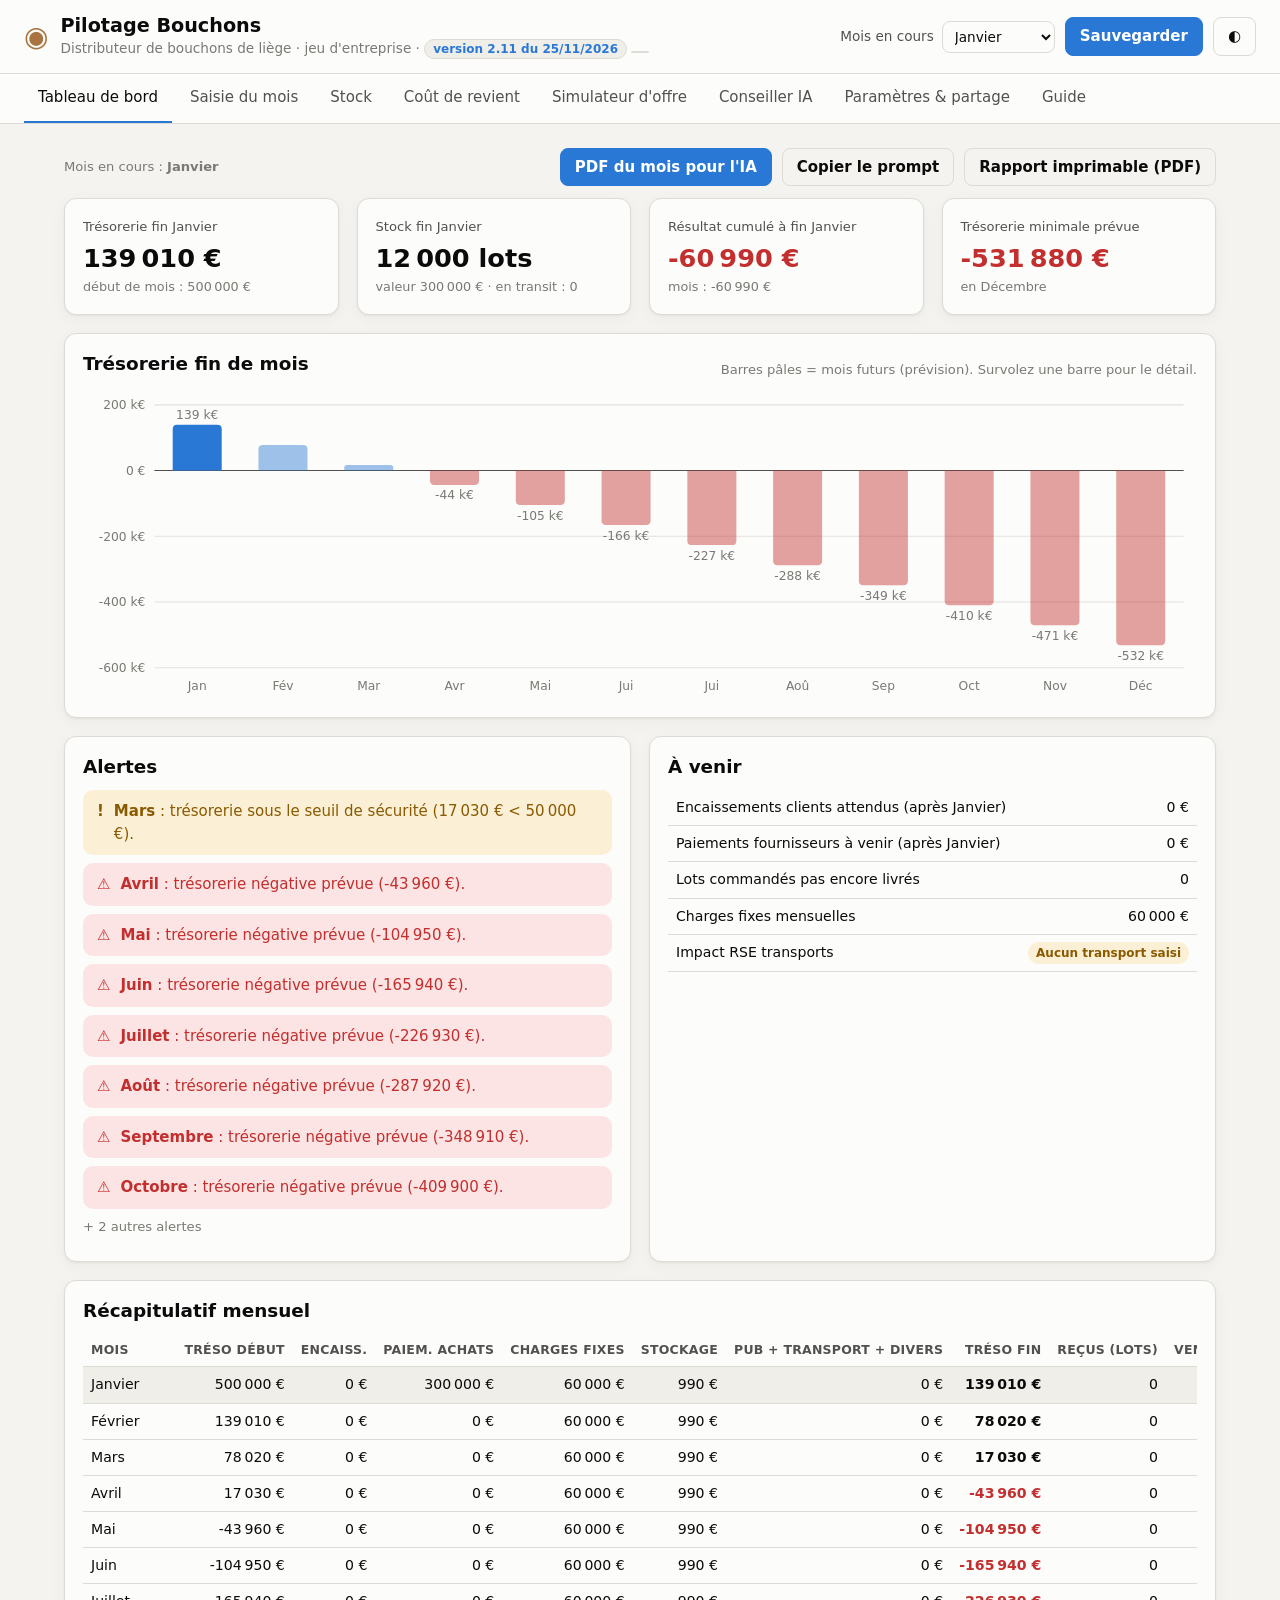
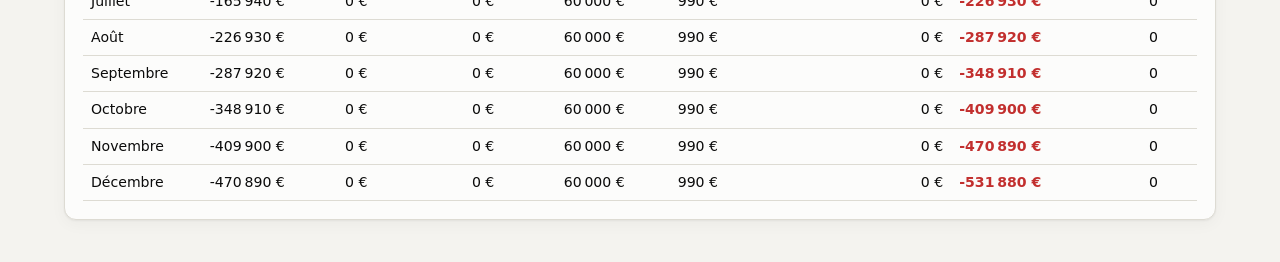
==== index.html @ 4ad91392 "v2.11 : niveau de communication Démonstrations (100 000 €) et annonce d'avril (contrats, remise 10 %" ====
<!doctype html>
<html lang="fr">
<head>
  <meta charset="utf-8">
  <meta name="viewport" content="width=device-width, initial-scale=1">
  <title>Pilotage Bouchons</title>
  <meta name="description" content="Suivi de trésorerie, de stock et conseiller stratégique pour le jeu d'entreprise (distributeur de bouchons de liège).">
  <link rel="stylesheet" href="style.css?v=2.11">
</head>
<body>
  <header class="topbar">
    <div class="brand">
      <span class="logo" aria-hidden="true">◉</span>
      <div>
        <h1>Pilotage Bouchons</h1>
        <p class="sub">Distributeur de bouchons de liège · jeu d'entreprise · <span class="version" id="appVersion">version …</span> <span class="version cloud" id="cloudStatus" hidden></span></p>
      </div>
    </div>
    <div class="top-actions">
      <label class="cur-month">Mois en cours
        <select id="currentMonth"></select>
      </label>
      <button class="btn" id="backupBtn" title="Enregistre une copie de toutes vos valeurs dans le navigateur et télécharge un fichier de sauvegarde">Sauvegarder</button>
      <button class="btn ghost" id="themeBtn" title="Changer de thème">◐</button>
    </div>
  </header>

  <nav class="tabs" role="tablist">
    <button class="tab active" data-tab="dashboard">Tableau de bord</button>
    <button class="tab" data-tab="mois">Saisie du mois</button>
    <button class="tab" data-tab="stock">Stock</button>
    <button class="tab" data-tab="revient">Coût de revient</button>
    <button class="tab" data-tab="simu">Simulateur d'offre</button>
    <button class="tab" data-tab="ia">Conseiller IA</button>
    <button class="tab" data-tab="params">Paramètres &amp; partage</button>
    <button class="tab" data-tab="guide">Guide</button>
  </nav>

  <main>
    <section id="tab-dashboard" class="panel active"></section>
    <section id="tab-mois" class="panel"></section>
    <section id="tab-stock" class="panel"></section>
    <section id="tab-revient" class="panel"></section>
    <section id="tab-simu" class="panel"></section>
    <section id="tab-ia" class="panel"></section>
    <section id="tab-params" class="panel"></section>
    <section id="tab-guide" class="panel guide">
      <div class="card">
        <h2>Guide du site</h2>
        <p>Ce guide explique chaque onglet, chaque chiffre affiché et la façon dont il est calculé. Les calculs suivent les règles du jeu : charges fixes, livraison industriel à 30 jours, fourchettes de prix, stockage à 0,33 %.</p>
        <div class="alert info"><span class="ico">i</span><span><b>Vos données</b> sont enregistrées automatiquement dans votre navigateur à chaque modification. Elles restent après une actualisation ou une mise à jour du site. Elles ne sont pas partagées automatiquement avec les autres appareils : pensez à faire régulièrement un <b>Exporter (.json)</b> dans « Paramètres &amp; partage », qui sert aussi de sauvegarde.</span></div>
        <nav class="toc">
          <a href="#g-principes">Principes de calcul</a>
          <a href="#g-dashboard">Tableau de bord</a>
          <a href="#g-mois">Saisie du mois</a>
          <a href="#g-naturels">Bouchons naturels</a>
          <a href="#g-stock">Stock</a>
          <a href="#g-revient">Coût de revient</a>
          <a href="#g-simu">Simulateur d'offre</a>
          <a href="#g-aides">Aides à la décision</a>
          <a href="#g-ia">Conseiller IA</a>
          <a href="#g-cloud">Synchronisation en ligne</a>
          <a href="#g-sauvegardes">Sauvegardes</a>
          <a href="#g-params">Paramètres &amp; partage</a>
        </nav>
      </div>

      <div class="card" id="g-principes">
        <h2>Principes de calcul (valables partout)</h2>
        <h3>Le mois en cours</h3>
        <p>Le sélecteur « Mois en cours » en haut à droite indique où vous en êtes dans le jeu. Les mois <b>avant ou égaux</b> sont considérés comme joués ; les mois <b>après</b> sont une <b>prévision</b> calculée à partir de ce que vous avez déjà saisi (achats, paiements à venir, charges fixes…).</p>
        <h3>Trésorerie</h3>
        <div class="formula">Trésorerie fin de mois = Trésorerie début + Encaissements − Décaissements</div>
        <ul>
          <li><b>Trésorerie de départ</b> (début janvier) = capital de départ (500 000 €).</li>
          <li><b>Encaissements du mois</b> = toutes les ventes dont <i>mois de vente + délai de paiement client</i> tombe ce mois-ci. Comptant = même mois, 30 jours = mois suivant, 60 jours = deux mois après.</li>
          <li><b>Décaissements du mois</b> = salaires + frais de structure + frais de stockage + publicité + coûts de transport + autres dépenses + <b>paiements fournisseurs exigibles</b>.</li>
          <li><b>Paiements fournisseurs exigibles</b> = achats <b>validés</b> dont <i>mois d'achat + délai de paiement</i> tombe ce mois-ci, plus le stock de départ (12 000 × 25 € = 300 000 €) payé fin janvier.</li>
        </ul>
        <h3>Stock</h3>
        <div class="formula">Stock fin = Stock début + Lots reçus − Lots vendus</div>
        <ul>
          <li><b>Lots reçus</b> : un achat validé chez un industriel arrive <b>au début du mois suivant</b> (livraison 30 jours) ; un achat à un distributeur arrive tout de suite (instantané).</li>
          <li><b>Lots vendus</b> = lots livrés aux segments (étape A) + « autres ventes ».</li>
          <li><b>En transit</b> = lots achetés et validés mais pas encore reçus.</li>
          <li>Chaque produit (Agglomérés, Q1 à Q4) a son propre stock.</li>
        </ul>
        <h3>Coût moyen (CMUP)</h3>
        <div class="formula">Coût moyen = (Valeur du stock + Valeur des lots commandés ce mois) ÷ (Lots en stock + Lots commandés ce mois)</div>
        <p>C'est le coût moyen pondéré, calculé <b>comme le jeu</b> : un achat compte dans le coût moyen <b>dès le mois de la commande</b>, même s'il n'arrive que le mois suivant. Exemple (votre janvier) : 12 000 lots à 25 € + 5 760 lots commandés à 20 € → (300 000 + 115 200) ÷ 17 760 = 23,38 €/lot. Les ventes du mois sortent du stock à ce coût.</p>
        <p>Les lots en transit sont comptés dans la valeur du stock (donc dans les frais de stockage), comme dans le compte de résultat du jeu. Le stock <b>vendable</b>, lui, ne compte que les lots déjà reçus. Pour les bouchons naturels : un lot Q1–Q4 trié vaut le coût moyen de la matière ; les frais de tri (2 €/lot) sont une charge du mois.</p>
        <h3>Frais de stockage</h3>
        <div class="formula">Stockage = 0,33 % × Valeur du stock en fin de mois (lots restants + lots en transit, au coût moyen)</div>
        <h3>Résultat (bénéfice ou perte)</h3>
        <div class="formula">Résultat = Chiffre d'affaires − Coût des lots vendus − Salaires − Frais de structure − Stockage − Publicité − Transport − Autres dépenses</div>
        <ul>
          <li><b>Chiffre d'affaires</b> = lots vendus × prix de vente.</li>
          <li><b>Coût des lots vendus</b> = lots vendus × coût moyen du produit.</li>
          <li><b>Marge brute</b> = chiffre d'affaires − coût des lots vendus.</li>
          <li>Le résultat ne dépend pas des délais de paiement : une vente à 60 jours compte dans le résultat du mois de vente, mais dans la trésorerie deux mois plus tard.</li>
        </ul>
        <h3>Prix de vente minimum rentable</h3>
        <div class="formula">Prix minimum = Coût moyen d'achat + (Salaires + Structure + Stockage + Publicité + Transport + Autres dépenses du mois) ÷ Lots vendus</div>
        <p>C'est le prix moyen par lot en dessous duquel le mois est en perte. Les lots vendus utilisés sont, dans l'ordre : les lots réellement livrés ce mois ; à défaut la demande saisie ; à défaut tout le stock vendable (cas le plus favorable). Le site donne aussi le prix pour 2 000, 5 000 et 10 000 lots. Exemple : coût 25 €, 60 990 € de charges, 5 000 lots → 25 + 60 990 ÷ 5 000 = 37,20 €/lot.</p>
        <p>Il apparaît à côté du coût moyen (onglet Stock) et dans la planification, où chaque prix de segment est marqué « rentable » ou « sous le seuil ».</p>
        <h3>Prix effectif</h3>
        <p>Comme dans le jeu, un prix hors fourchette est ramené au plancher ou au plafond du segment. Un prix non saisi (0) compte comme le prix plancher.</p>
      </div>

      <div class="card" id="g-dashboard">
        <h2>Tableau de bord</h2>
        <table class="gtable"><tbody>
          <tr><th>Trésorerie fin [mois]</th><td>Trésorerie en fin de mois en cours (formule ci-dessus). « Début de mois » = trésorerie fin du mois précédent.</td></tr>
          <tr><th>Stock fin [mois]</th><td>Total des lots en stock en fin de mois, tous produits. « Valeur » = lots × coût moyen. « En transit » = lots commandés pas encore reçus.</td></tr>
          <tr><th>Résultat cumulé</th><td>Somme des résultats de janvier jusqu'au mois en cours. « Mois » = résultat du mois en cours seul.</td></tr>
          <tr><th>Trésorerie minimale prévue</th><td>La plus basse trésorerie de fin de mois sur toute l'année (mois joués + prévision). Si elle est négative, vous allez dans le rouge à ce mois-là si rien ne change.</td></tr>
          <tr><th>Graphique « Trésorerie fin de mois »</th><td>Une barre par mois. Bleu = positif, rouge = négatif. Barres pâles = mois futurs (prévision). Survolez une barre pour voir le détail : début, encaissements, décaissements, fin, stock.</td></tr>
          <tr><th>Alertes</th><td>Rouge : trésorerie négative prévue, ou ventes supérieures au stock disponible. Orange : trésorerie sous le seuil d'alerte (réglable dans Paramètres, 50 000 € par défaut).</td></tr>
          <tr><th>À venir</th><td>Encaissements clients attendus et paiements fournisseurs dus <b>après</b> le mois en cours ; lots en transit ; charges fixes mensuelles (salaires + structure) ; note RSE.</td></tr>
          <tr><th>Récapitulatif mensuel</th><td>Le détail de chaque mois : trésorerie début, encaissements, paiements d'achats, charges fixes, stockage, pub + transport + divers, trésorerie fin, lots reçus, lots vendus, stock fin, résultat. La ligne grisée est le mois en cours.</td></tr>
        </tbody></table>
      </div>

      <div class="card" id="g-mois">
        <h2>Saisie du mois</h2>
        <p>Les boutons de mois en haut permettent de saisir ou relire n'importe quel mois. Un point rouge signale un mois où la trésorerie finit en négatif. Les 4 indicateurs en haut concernent le mois affiché : trésorerie début et fin, <b>stock vendable</b> (stock début + lots reçus ce mois), résultat et marge brute.</p>
        <h3>Phase de planification · Positionnement marketing</h3>
        <ul>
          <li><b>Prix Agglomérés</b> par segment : recopiez le prix saisi dans Vinego. S'il sort de la fourchette, il est ramené au plancher/plafond (message affiché). Le badge vert indique la fourchette ; la <b>marge</b> = prix − coût moyen actuel des agglomérés.</li>
          <li><b>Délai de paiement</b> : comptant, 30 ou 60 jours. Il décale l'encaissement des ventes de ce segment.</li>
          <li><b>Publicité</b> : montant décaissé ce mois-ci et compté en charge. Dans le jeu, elle n'augmente la demande que sur le mois en cours.</li>
        </ul>
        <h3>Étape A · Répartir les livraisons</h3>
        <ul>
          <li><b>Demande</b> : recopiez le tableau « Quantité de produits commandés par les clients » du jeu.</li>
          <li><b>Livré</b> : si le stock suffit, il est rempli automatiquement = demande. En pénurie, saisissez la répartition (jamais plus que la demande) ou utilisez <b>Répartir automatiquement</b>.</li>
          <li><b>Répartir automatiquement</b> : sert d'abord les segments au prix effectif le plus élevé (à prix égal, celui qui paie le plus vite), jusqu'à épuisement du stock disponible (moins les « autres ventes » d'agglomérés).</li>
          <li><b>Perdu</b> = demande − livré : ventes parties chez les concurrents.</li>
          <li><b>CA</b> = livré × prix effectif. <b>Marge</b> = livré × (prix effectif − coût moyen).</li>
        </ul>
        <h3>Étape B · Négociations (achats)</h3>
        <ul>
          <li><b>Statut</b> : seules les offres <b>Validées</b> comptent dans la trésorerie et le stock. « En négociation » et « Refusée / annulée » sont gardées pour mémoire (lignes grisées).</li>
          <li><b>Livraison</b> : 30 jours (industriel) → reçu le mois suivant ; instantané (distributeur) → reçu ce mois.</li>
          <li><b>Paiement</b> : comptant, 30 ou 60 jours → mois où le montant sort de la trésorerie.</li>
          <li><b>Total</b> = lots × prix. Le badge « ↑ marché » apparaît si le prix des agglomérés dépasse le prix marché (21 €).</li>
          <li><b>Coût transport</b> : montant total en € (pas par lot), payé le mois de l'achat.</li>
        </ul>
        <h3>Autres ventes, autres dépenses, notes</h3>
        <ul>
          <li><b>Autres ventes</b> : ventes hors tableau de l'étape A (autres produits, revente à un distributeur…). Elles comptent dans le stock, le CA et la trésorerie.</li>
          <li><b>Autres dépenses / recettes</b> : montant positif = dépense, négatif = recette (ex. prêt reçu). Comptées le mois saisi.</li>
          <li><b>Charges automatiques</b> : le récapitulatif de ce que le site compte tout seul ce mois-là.</li>
          <li><b>Notes</b> : texte libre pour chaque phase ; l'IA les lit.</li>
        </ul>
      </div>

      <div class="card" id="g-naturels">
        <h2>Bouchons naturels, investissements et changements de paramètres</h2>
        <table class="gtable"><tbody>
          <tr><th>Changements en cours de jeu</th><td>Paramètres &amp; partage. Un paramètre (salaires, structure, taux de stockage) change <b>à partir d'un mois</b> : les mois d'avant gardent l'ancienne valeur. Exemple : salaires 150 000 € à partir de Mars.</td></tr>
          <tr><th>Investissements</th><td>Paramètres &amp; partage. Payés comptant au mois choisi (sortie de trésorerie). Chaque mois suivant, une <b>dotation aux amortissements</b> = montant ÷ (durée × 12) est comptée en charge dans le résultat, le coût de revient et le prix minimum rentable, sans sortie d'argent. Exemple : trieuses 30 000 € sur 5 ans → 500 €/mois.</td></tr>
          <tr><th>Matières (bouchons naturels)</th><td>Bouchons Espagne / Portugal / Maroc A, B, C. Elles s'achètent comme les autres lots à l'étape B (produit = la matière). Le stock racheté à STECKER (285 000 €, payé en Mars) se saisit comme un achat validé de matières, livraison instantanée, payé comptant en Mars.</td></tr>
          <tr><th>Production (trieuses)</th><td>Saisie du mois, carte « Production ». Chaque lot de matière trié devient des semi-finis Q1–Q4 selon les pourcentages du tableau « Trieuses » (modifiables dans Paramètres). <div class="formula">Coût d'un lot Q produit = coût moyen de la matière + frais de fabrication (2 €)</div> Les frais de fabrication sont payés le mois de la production. Hypothèse : les Q1–Q4 produits sont vendables le mois même.</td></tr>
          <tr><th>Besoins clients annoncés</th><td>Paramètres &amp; partage. Tableau du guide « Nouvelles activités » (Mars à Juin) : lots demandés par segment et par produit. Affiché en planification (« Besoins annoncés ») et à l'étape A. Il remplace la moyenne des mois passés pour la <i>demande attendue</i> des agglomérés (alerte de commande).</td></tr>
          <tr><th>Étape A · Q1–Q4</th><td>Saisie du mois. Même principe que les agglomérés : demande reçue, livré, perdu, CA, marge, par segment et par qualité. Livré est rempli automatiquement si le stock trié suffit. « Répartir automatiquement » sert aussi les Q1–Q4 (segments les mieux payés d'abord).</td></tr>
          <tr><th>Quoi acheter maintenant</th><td>Étape B. Besoins annoncés du mois prochain − stock prévu (pour Q1–Q4 : stock trié + matière disponible une fois triée) = manque. Pour les Q, le site calcule combien de lots d'Espagne A, B ou C acheter pour couvrir toutes les qualités manquantes : <div class="formula">Lots à acheter = max sur Q1..Q4 de (manque de la qualité ÷ % de cette qualité)</div> et le coût (prix moyen annoncé + 2 € de tri). La moins chère est signalée.</td></tr>
          <tr><th>Capacité de tri</th><td>Paramètres → Production. Si vous la renseignez, une alerte apparaît quand un mois trie plus que cette capacité.</td></tr>
          <tr><th>Rentabilité par prix (planification)</th><td>Sous chaque prix (Q1, Q2, Q3, Q4 et Agglomérés) : la fourchette, la <b>marge</b> = prix effectif − coût d'achat ou de production du produit, et <b>rentable</b> / <b>sous le seuil</b> en comparant au coût de revient par lot <b>de ce produit</b> (onglet Coût de revient). Le bandeau sous la planification donne le prix minimum rentable de chaque produit.</td></tr>
          <tr><th>Calculateur de tri</th><td>Dans la carte Production (Saisie du mois). <b>Si je trie…</b> : choisissez une matière et un nombre de lots → Q1, Q2, Q3, Q4 obtenus, frais de tri et coût d'un lot Q ; « Ajouter ce tri » l'enregistre dans le mois. <b>Je veux obtenir…</b> : saisissez les quantités de Q voulues (préremplies avec les besoins annoncés) → nombre de lots à trier pour chaque matière, coût et lots en trop ; la moins chère est signalée. Le calculateur ne modifie rien tant que vous ne cliquez pas sur « Ajouter ».</td></tr>
          <tr><th>Production par mois</th><td>Onglet Stock : lots de matière triés, Q1–Q4 produits, frais de tri et stock de chaque qualité en fin de mois, avec le total.</td></tr>
          <tr><th>Prix Q1–Q4 et niveau de publicité</th><td>Planification : chaque segment a des prix Q1–Q4 (comme dans le jeu) et un <b>niveau de publicité</b> ciblé : Aucune, Flyers 10 000 €, E-mailing 20 000 €, Visite de l'usine 50 000 €, et à partir d'Avril Démonstrations chez les clients 100 000 €. Ces coûts, la publicité agglomérés et la publicité bouchons naturels sont comptés dans « Publicité / marketing ». Une vente de Q1–Q4 dans « Autres ventes » reprend le prix planifié du segment.</td></tr>
        </tbody></table>
      </div>

      <div class="card" id="g-stock">
        <h2>Stock</h2>
        <table class="gtable"><tbody>
          <tr><th>Stock fin</th><td>Lots restants en fin de mois en cours (+ lots en transit).</td></tr>
          <tr><th>Coût moyen agglomérés</th><td>Coût moyen pondéré (CMUP) des agglomérés, comparé au prix marché.</td></tr>
          <tr><th>Couverture</th><td>Stock fin ÷ moyenne des lots vendus par mois (sur les mois où il y a eu des ventes) = nombre de mois de ventes que le stock permet de tenir.</td></tr>
          <tr><th>Coût de stockage du mois</th><td>0,33 % × valeur du stock en fin de mois.</td></tr>
          <tr><th>Stock par produit</th><td>Lots, coût moyen et valeur par produit, avec les fourchettes de prix de vente par segment (Vignerons / Caves / Négociants).</td></tr>
          <tr><th>Mouvements de stock</th><td>Par mois : stock début, lots commandés (achats validés du mois), reçus, vendus, stock fin, en transit, valeur fin. La barre « Niveau » compare le stock fin au plus haut niveau de l'année.</td></tr>
          <tr><th>Bilan RSE</th><td>Chaque lot transporté reçoit une note selon le transport : Train 1, Camion 2, Bateau 3, Avion 4. Score = moyenne pondérée par les lots. ≤ 1,5 : très bon · ≤ 2,3 : correct · au-delà : mauvais.</td></tr>
        </tbody></table>
      </div>

      <div class="card" id="g-revient">
        <h2>Coût de revient</h2>
        <p>Cet onglet applique la <b>méthode des coûts complets</b> du support de contrôle de gestion. Il sert à fixer vos prix de vente pour atteindre une marge donnée, et à voir quel produit et quel marché rapportent le plus.</p>
        <div class="formula">Coût de revient = (Coûts de production + Coûts hors production) ÷ Quantité vendue</div>
        <table class="gtable"><tbody>
          <tr><th>Coût de revient par produit</th><td>Tableau en haut de l'onglet : Agglomérés, Q1, Q2, Q3, Q4, utilisable <b>avant</b> les ventes pour fixer les prix. <div class="formula">Coût de revient / lot = coût d'achat ou de production + charges du mois réparties ÷ volume du produit</div> Coût d'achat / production : coût moyen du stock ; à défaut, prix marché (agglomérés) ou coût de la matière en stock + 2 € de tri (Q1–Q4 ont le même coût de production). Volume : lots vendus ce mois, sinon besoins annoncés. Charges réparties au prorata du CA prévu (volume × prix planifié, sinon milieu de fourchette). Pour chaque segment, badge « perte » si le prix max est sous le coût de revient, « marge &lt; X % » si rentable mais sous la marge visée.</td></tr>
          <tr><th>Mois analysé</th><td>Par défaut, le dernier mois (jusqu'au mois en cours) où il y a des ventes : le support travaille toujours sur le cycle précédent. Vous pouvez choisir un autre mois.</td></tr>
          <tr><th>Coûts de production</th><td>Valeur des sorties de stock = lots vendus × CMUP (coût moyen pondéré) du produit ce mois-ci. C'est le « coût des lots vendus » du résultat.</td></tr>
          <tr><th>Coûts hors production</th><td>Salaires + frais de structure + frais de stockage (0,33 % du stock final) + publicité + transport + autres dépenses (dont dotations aux amortissements si vous en saisissez).</td></tr>
          <tr><th>Charges directes / indirectes</th><td>Le transport saisi sur une vente est <b>direct</b> : il est affecté à cette vente. Tout le reste (salaires, structure, stockage, pub, transport des achats, autres) est <b>indirect</b> et réparti avec la clé de répartition.</td></tr>
          <tr><th>Clé de répartition</th><td>Par défaut le chiffre d'affaires, comme dans le support : un produit qui fait 66,67 % du CA reçoit 66,67 % des charges indirectes. Vous pouvez choisir « nombre de lots vendus » à la place.</td></tr>
          <tr><th>Coût / lot</th><td>Coût de revient ÷ lots vendus. En dessous de ce prix, la vente fait perdre de l'argent.</td></tr>
          <tr><th>Prix moyen, marge / lot, résultat, marge %</th><td>Prix moyen = CA ÷ lots. Marge / lot = prix moyen − coût / lot. Résultat = CA − coût de revient. Marge % = résultat ÷ CA.</td></tr>
          <tr><th>Prix pour X %</th><td>Prix de vente qui donne la marge visée (réglable, 20 % par défaut) : <i>coût / lot ÷ (1 − X %)</i>. Exemple : coût 36 €, marge 20 % → 36 ÷ 0,8 = 45 €. Badge rouge : ce prix dépasse le maximum de la fourchette client ; vert : le minimum de la fourchette suffit.</td></tr>
          <tr><th>Tableaux</th><td>Par produit, par marché (Vignerons, Caves, Négociants / Grands comptes, « Autre » pour une vente sans segment), par produit et par marché, puis l'évolution mois par mois. Le résultat total est égal au « résultat du mois » du tableau de bord.</td></tr>
        </tbody></table>
        <p class="muted small">Ces réglages (mois, clé, marge visée) ne modifient aucune donnée enregistrée.</p>
      </div>

      <div class="card" id="g-simu">
        <h2>Simulateur d'offre</h2>
        <p>Sert à tester une offre <b>sans rien enregistrer</b>. Le site fait une copie temporaire de vos données, y ajoute l'offre, et recalcule toute l'année.</p>
        <ul>
          <li><b>Impact</b> : vert si la trésorerie reste positive sur toute l'année, rouge sinon (avec le mois concerné), ou si le stock ne suffit pas.</li>
          <li><b>Avis sur le prix</b> : pour un achat, écart avec le prix marché × lots = surcoût ou économie. Pour une vente, marge unitaire = prix − coût moyen, et fourchette du segment.</li>
          <li><b>Tableau « Sans / Avec l'offre »</b> : trésorerie fin du mois choisi, trésorerie minimale de l'année, stock fin, résultat cumulé en fin d'année.</li>
          <li><b>Enregistrer cette offre</b> : ajoute réellement la ligne au mois choisi. Pensez à vérifier son statut ensuite.</li>
        </ul>
      </div>

      <div class="card" id="g-aides">
        <h2>Aides à la décision</h2>
        <table class="gtable"><tbody>
          <tr><th>Alerte de commande</th><td>Tableau de bord, Diagnostic et étape B. Elle apparaît quand le stock du mois prochain (stock restant + achats validés qui arrivent) est inférieur à la demande attendue + 10 %. <i>Demande attendue</i> = moyenne des 3 derniers mois où une demande a été saisie. Comme un industriel livre en 30 jours, c'est <b>ce mois-ci</b> qu'il faut négocier.</td></tr>
          <tr><th>Aide au choix des prix</th><td>Saisie du mois, sous la planification. Pour chaque segment, trois prix (bas, milieu, haut de la fourchette), la demande estimée et la marge sur coût d'achat (demande × (prix − coût moyen)). La demande est estimée par une droite prix → demande tirée de vos mois passés (au moins 2 prix différents), sinon on reprend la dernière demande observée. Le prix qui donne la plus grosse marge est marqué « conseillé ». <b>Appliquer les prix conseillés</b> les recopie dans la planification (après confirmation). L'estimation ne tient pas compte de la pub ni des concurrents.</td></tr>
          <tr><th>Prévu / réalisé</th><td>Saisie du mois. « Figer la prévision » enregistre une photo des chiffres attendus (demande et CA estimés avec vos prix, lots vendables, résultat estimé). Les valeurs prévues sont modifiables. Le réalisé se remplit quand vous saisissez la demande et les ventes ; l'écart montre où la prévision s'est trompée.</td></tr>
          <tr><th>Jusqu'où négocier ?</th><td>Simulateur d'offre, type « Achat ». <i>Prix max pour X % de marge</i> = prix de vente moyen attendu × (1 − X %) − charges par lot. <i>Prix max à l'équilibre</i> = prix de vente moyen − charges par lot. Prix de vente moyen = vos prix planifiés (sinon milieu de fourchette) pondérés par la dernière demande de chaque segment. Charges par lot = (salaires + structure + stockage + pub + autres du mois) ÷ demande attendue. <i>Lots max</i> = plus grande quantité achetable au prix et délai saisis sans trésorerie négative sur tout l'horizon. <i>Objectif d'ouverture</i> = le plus bas entre le prix marché et le prix max. Le tableau compare comptant / 30 / 60 jours pour la même offre.</td></tr>
          <tr><th>Historique des fournisseurs</th><td>Simulateur d'offre. Regroupe tous les achats saisis par fournisseur : nombre d'offres (et refusées), lots validés, prix moyen validé, meilleur prix vu, dernière offre.</td></tr>
          <tr><th>PDF du mois pour l'IA</th><td>Bouton en haut du tableau de bord et dans le Conseiller IA. Crée un dossier du <b>mois en cours</b> (situation, stock, décisions de planification et de négociation, ventes, production, notes) et de la préparation du <b>mois suivant</b> (besoins annoncés, fourchettes, quoi acheter, jusqu'où négocier, trésorerie prévue), avec les paramètres, le diagnostic et les règles du jeu. Choisissez « Enregistrer en PDF ». <b>Copier le prompt</b> copie le texte à donner à l'IA : il explique le jeu, les changements depuis mars (STECKER, bouchons naturels, tri, salaires, niveaux de pub) et demande la planification, les négociations, la trésorerie et les risques. Joignez le PDF dans Claude.ai, Gemini ou ChatGPT, puis collez le prompt.</td></tr>
          <tr><th>Rapport imprimable</th><td>Bouton en haut du tableau de bord. Ouvre l'impression avec synthèse, graphique, récapitulatif mensuel, coût de revient, stock, RSE, diagnostic et notes. Choisissez « Enregistrer en PDF » comme imprimante.</td></tr>
        </tbody></table>
      </div>

      <div class="card" id="g-ia">
        <h2>Conseiller IA</h2>
        <ul>
          <li><b>Diagnostic automatique</b> (gratuit, sans IA) : règles calculées en direct sur vos données. Marge par segment (bornes de la fourchette − coût moyen), nombre de lots à vendre pour couvrir les charges fixes (60 000 € ÷ marge par lot), demande perdue, alerte de commande, pub trop élevée par rapport au stock, prix hors fourchette ou sous le coût…</li>
          <li><b>Achat conseillé</b> = demande observée du mois × 1,1 − stock restant en fin de mois − lots déjà commandés qui arrivent le mois suivant.</li>
          <li><b>Gemini (gratuit)</b> : clé gratuite sur aistudio.google.com/apikey (compte Google, sans carte bancaire). Limitée en nombre de questions par minute et par jour ; Google peut utiliser les questions de l'offre gratuite pour améliorer ses modèles. Si la limite est atteinte, le site essaie un modèle plus léger, sinon attendez une minute.</li>
          <li><b>Claude (payant)</b> : clé API Anthropic, facturée à l'usage.</li>
          <li><b>Copier pour l'IA</b> (sans clé) : copie les règles, toutes vos données calculées et la question écrite. Collez-le dans Claude.ai, Gemini ou ChatGPT.</li>
          <li><b>Questions rapides</b> : un clic envoie la question à l'IA si une clé est enregistrée, sinon la copie pour l'IA.</li>
          <li>Dans tous les cas, l'IA reçoit les règles du jeu (Paramètres), les fourchettes de prix, le tableau mensuel calculé, vos saisies et vos notes. Elle ne modifie jamais vos données. Les clés restent dans votre navigateur.</li>
        </ul>
      </div>

      <div class="card" id="g-sauvegardes">
        <h2>Sauvegardes</h2>
        <ul>
          <li><b>Bouton « Sauvegarder »</b> (en haut, visible partout) : enregistre une copie datée de toutes vos valeurs dans le navigateur <b>et</b> télécharge un fichier <code>.json</code> dans vos Téléchargements. Le fichier est la protection la plus sûre : il reste même si le navigateur est vidé.</li>
          <li><b>Copies automatiques</b> : une à la première ouverture du site chaque jour, et une juste avant toute opération qui remplace vos données (ouverture d'un lien de partage, import d'un fichier, restauration, réinitialisation).</li>
          <li><b>Restaurer</b> : dans « Paramètres &amp; partage » → « Sauvegardes », choisissez une copie et cliquez sur Restaurer (vos valeurs actuelles sont d'abord sauvegardées, on peut donc toujours revenir en arrière). Pour un fichier téléchargé : « Importer (.json) ».</li>
          <li>Les 40 copies les plus récentes sont gardées. L'historique du chat IA et la clé API n'y sont pas inclus.</li>
        </ul>
      </div>

      <div class="card" id="g-cloud">
        <h2>Synchronisation en ligne (Supabase)</h2>
        <p>Avec la synchronisation, les données ne sont plus seulement dans votre navigateur : elles sont enregistrées en ligne et <b>tout le groupe voit et modifie les mêmes valeurs</b>. L'indicateur à côté du numéro de version affiche « En ligne ✓ » (vert), « Enregistrement… » (orange) ou « Hors ligne » (rouge).</p>
        <h3>Première configuration (une seule personne, une seule fois)</h3>
        <ol>
          <li>Créer un compte gratuit sur <b>supabase.com</b>, puis un nouveau projet (n'importe quel nom, région Europe).</li>
          <li>Dans le projet : <b>SQL Editor → New query</b>, coller tout le contenu du fichier <code>supabase.sql</code> du dépôt GitHub, puis <b>Run</b>.</li>
          <li>Dans <b>Project Settings → API</b> (ou le bouton « Connect ») : copier l'<b>URL du projet</b> et la <b>clé publique</b> (« anon » ou « publishable », jamais la clé « service_role » / « secret »).</li>
          <li>Sur le site : <b>Paramètres &amp; partage → Synchronisation en ligne</b>, coller l'URL et la clé, cliquer <b>Générer un code d'équipe</b>, indiquer votre prénom, puis <b>Connecter</b>. Vos valeurs actuelles sont envoyées en ligne.</li>
          <li>Cliquer <b>Copier le lien d'invitation</b> et l'envoyer au groupe (Discord…).</li>
        </ol>
        <h3>Pour les autres membres</h3>
        <p>Ouvrir le lien d'invitation, c'est tout. Le site se connecte et charge les données du groupe (les valeurs qui étaient dans leur navigateur sont d'abord mises dans Sauvegardes). Il demande le prénom une seule fois.</p>
        <h3>Comment ça marche</h3>
        <ul>
          <li>Chaque modification est envoyée environ 1 seconde après. Le site vérifie toutes les 10 secondes si quelqu'un d'autre a modifié et recharge alors les données (il attend que vous ayez fini de taper dans un champ).</li>
          <li><b>Modifications en même temps</b> : rien n'est écrasé en silence. Si quelqu'un a enregistré juste avant vous, le site charge sa version et met vos dernières modifs dans <b>Sauvegardes</b> (« vos modifs non envoyées »), pour que vous puissiez les ressaisir.</li>
          <li><b>Historique en ligne</b> : une copie au plus toutes les 10 minutes (300 copies), avec qui a modifié. « Restaurer » remet une ancienne version pour tout le groupe.</li>
          <li><b>Sans internet</b> : le site continue de marcher avec les données du navigateur et envoie les modifications au retour de la connexion.</li>
          <li><b>Sécurité</b> : sans le code d'équipe, personne ne peut lire ni modifier vos données. Le lien d'invitation contient ce code : ne l'envoyez qu'au groupe. La clé API Claude et l'historique du chat IA restent dans chaque navigateur.</li>
        </ul>
      </div>

      <div class="card" id="g-params">
        <h2>Paramètres &amp; partage</h2>
        <ul>
          <li><b>Paramètres du jeu</b> : capital, salaires, structure, taux de stockage, prix marché, seuil d'alerte, stock de départ. Une modification recalcule tout le site.</li>
          <li><b>Fourchettes de prix clients</b> : min/max par segment et par produit, utilisés pour ramener les prix dans les limites et pour les badges.</li>
          <li><b>Règles et infos du jeu</b> : texte lu par l'IA ; ajoutez-y toute nouvelle information du jeu.</li>
          <li><b>Copier un lien de partage</b> : met toutes vos données dans un lien. <b>Attention :</b> ouvrir ce lien remplace les données du navigateur qui l'ouvre.</li>
          <li><b>Exporter / Importer (.json)</b> : sauvegarde complète dans un fichier ; l'import remplace les données actuelles par celles du fichier.</li>
          <li><b>Tout réinitialiser</b> : efface toutes les données (demande confirmation). À n'utiliser qu'après un export.</li>
        </ul>
      </div>
    </section>
  </main>

  <div id="tooltip" class="tooltip" role="status" hidden></div>
  <div id="toast" class="toast" hidden></div>
  <section id="report" class="report" aria-hidden="true"></section>

  <script type="module" src="app.js?v=2.11"></script>
</body>
</html>
---- style.css ----
:root {
  color-scheme: light;
  --bg: #f4f3ef;
  --surface: #fcfcfb;
  --surface-2: #efeee9;
  --border: #dddbd3;
  --text: #0b0b0b;
  --text-2: #52514e;
  --muted: #7a7974;
  --accent: #2a78d6;
  --accent-ink: #ffffff;
  --cork: #a8743f;
  --good: #1f7a3a;
  --good-bg: #e3f2e6;
  --warn: #8a5a00;
  --warn-bg: #fbf0d6;
  --crit: #c22f2e;
  --crit-bg: #fbe4e3;
  --series-1: #2a78d6;
  --grid: #e4e2db;
  --shadow: 0 1px 2px rgba(0,0,0,.05), 0 4px 16px rgba(0,0,0,.04);
}
@media (prefers-color-scheme: dark) {
  :root:not([data-theme="light"]) {
    color-scheme: dark;
    --bg: #121211;
    --surface: #1a1a19;
    --surface-2: #232321;
    --border: #34332f;
    --text: #f0efec;
    --text-2: #c3c2b7;
    --muted: #8f8e86;
    --accent: #3987e5;
    --accent-ink: #ffffff;
    --cork: #d09a62;
    --good: #5cc77a;
    --good-bg: #1c3123;
    --warn: #e7b24a;
    --warn-bg: #3a2e14;
    --crit: #ef6e6d;
    --crit-bg: #3d1d1c;
    --series-1: #3987e5;
    --grid: #2c2c29;
    --shadow: none;
  }
}
:root[data-theme="dark"] {
  color-scheme: dark;
  --bg: #121211;
  --surface: #1a1a19;
  --surface-2: #232321;
  --border: #34332f;
  --text: #f0efec;
  --text-2: #c3c2b7;
  --muted: #8f8e86;
  --accent: #3987e5;
  --accent-ink: #ffffff;
  --cork: #d09a62;
  --good: #5cc77a;
  --good-bg: #1c3123;
  --warn: #e7b24a;
  --warn-bg: #3a2e14;
  --crit: #ef6e6d;
  --crit-bg: #3d1d1c;
  --series-1: #3987e5;
  --grid: #2c2c29;
  --shadow: none;
}

* { box-sizing: border-box; }
html, body { margin: 0; }
body {
  background: var(--bg);
  color: var(--text);
  font: 15px/1.5 system-ui, -apple-system, "Segoe UI", Roboto, sans-serif;
  -webkit-font-smoothing: antialiased;
}
h1, h2, h3 { margin: 0; line-height: 1.25; }
h2 { font-size: 1.15rem; margin-bottom: .75rem; }
h3 { font-size: 1rem; margin-bottom: .5rem; }
p { margin: .4rem 0; }
.num { font-variant-numeric: tabular-nums; }

.topbar {
  display: flex; align-items: center; justify-content: space-between; gap: 16px;
  padding: 14px 24px; background: var(--surface); border-bottom: 1px solid var(--border);
  flex-wrap: wrap;
}
.brand { display: flex; gap: 12px; align-items: center; }
.logo { font-size: 28px; color: var(--cork); }
.brand h1 { font-size: 1.2rem; }
.sub { margin: 0; color: var(--muted); font-size: .85rem; }
.top-actions { display: flex; gap: 10px; align-items: center; }
.cur-month { display: flex; gap: 8px; align-items: center; font-size: .85rem; color: var(--text-2); }

.tabs {
  display: flex; gap: 4px; padding: 0 24px; background: var(--surface);
  border-bottom: 1px solid var(--border); overflow-x: auto; scrollbar-width: none;
}
.tab {
  background: none; border: 0; padding: 12px 14px; color: var(--text-2); cursor: pointer;
  font: inherit; font-weight: 500; border-bottom: 2px solid transparent; white-space: nowrap;
}
.tab:hover { color: var(--text); }
.tab.active { color: var(--text); border-bottom-color: var(--accent); }

main { max-width: 1200px; margin: 0 auto; padding: 24px; }
.panel { display: none; }
.panel.active { display: block; }

.card {
  background: var(--surface); border: 1px solid var(--border); border-radius: 12px;
  padding: 18px; box-shadow: var(--shadow); margin-bottom: 18px; min-width: 0;
}
.grid { display: grid; gap: 18px; }
.grid.k4 { grid-template-columns: repeat(4, minmax(0, 1fr)); }
.grid.c2 { grid-template-columns: repeat(2, minmax(0, 1fr)); }
.grid.k4 > .card, .grid.c2 > .card { margin-bottom: 0; }
.section-gap { margin-top: 18px; }

.kpi .label { color: var(--text-2); font-size: .82rem; }
.kpi .value { font-size: 1.6rem; font-weight: 650; margin-top: 2px; font-variant-numeric: tabular-nums; }
.kpi .hint { color: var(--muted); font-size: .8rem; }
.neg { color: var(--crit); }
.pos { color: var(--good); }

.badge {
  display: inline-flex; align-items: center; gap: 4px; font-size: .75rem; font-weight: 600;
  padding: 2px 8px; border-radius: 999px; white-space: nowrap;
}
.badge.good { background: var(--good-bg); color: var(--good); }
.badge.warn { background: var(--warn-bg); color: var(--warn); }
.badge.crit { background: var(--crit-bg); color: var(--crit); }

.alert { border-radius: 10px; padding: 10px 14px; margin: 8px 0; display: flex; gap: 10px; align-items: flex-start; }
.alert .ico { font-weight: 700; }
.alert.crit { background: var(--crit-bg); color: var(--crit); }
.alert.warn { background: var(--warn-bg); color: var(--warn); }
.alert.good { background: var(--good-bg); color: var(--good); }
.alert.info { background: var(--surface-2); color: var(--text-2); }
.alert b { color: inherit; }

.table-wrap { overflow-x: auto; }
table { width: 100%; border-collapse: collapse; font-size: .88rem; }
th, td { padding: 7px 8px; text-align: left; border-bottom: 1px solid var(--border); white-space: nowrap; }
th { color: var(--text-2); font-weight: 600; font-size: .78rem; text-transform: uppercase; letter-spacing: .02em; }
td.r, th.r { text-align: right; font-variant-numeric: tabular-nums; }
tr.current td { background: var(--surface-2); }
tfoot td { font-weight: 650; }

input, select, textarea {
  font: inherit; color: var(--text); background: var(--surface); border: 1px solid var(--border);
  border-radius: 8px; padding: 6px 8px; min-width: 0;
}
input:focus, select:focus, textarea:focus { outline: 2px solid var(--accent); outline-offset: -1px; border-color: transparent; }
input[type=number] { width: 110px; text-align: right; font-variant-numeric: tabular-nums; }
td input[type=text] { width: 150px; }
td input.sm { width: 80px; }
textarea { width: 100%; min-height: 90px; resize: vertical; }
label.field { display: flex; flex-direction: column; gap: 4px; font-size: .85rem; color: var(--text-2); }
label.field input, label.field select { width: 100%; }
.form-grid { display: grid; grid-template-columns: repeat(auto-fill, minmax(190px, 1fr)); gap: 12px; }

.btn {
  font: inherit; font-weight: 550; border-radius: 8px; padding: 7px 14px; cursor: pointer;
  border: 1px solid var(--accent); background: var(--accent); color: var(--accent-ink);
}
.btn:hover { filter: brightness(1.07); }
.btn.ghost { background: transparent; color: var(--text); border-color: var(--border); }
.btn.danger { background: transparent; color: var(--crit); border-color: var(--border); padding: 4px 9px; }
.btn:disabled { opacity: .5; cursor: not-allowed; }
.row { display: flex; gap: 10px; align-items: center; flex-wrap: wrap; }
.row.between { justify-content: space-between; }
.muted { color: var(--muted); }
.small { font-size: .82rem; }

.month-pills { display: flex; gap: 6px; flex-wrap: wrap; margin-bottom: 14px; }
.pill {
  border: 1px solid var(--border); background: var(--surface); color: var(--text-2); border-radius: 999px;
  padding: 4px 12px; cursor: pointer; font: inherit; font-size: .85rem;
}
.pill.active { background: var(--accent); color: var(--accent-ink); border-color: var(--accent); }
.pill.neg-dot::after { content: " ●"; color: var(--crit); }

/* chart */
.chart { position: relative; width: 100%; }
.chart svg { display: block; width: 100%; height: auto; overflow: visible; }
.chart .axis text { fill: var(--muted); font-size: 11px; }
.chart .gridline { stroke: var(--grid); stroke-width: 1; }
.chart .zero { stroke: var(--text-2); stroke-width: 1; }
.chart .bar { fill: var(--series-1); }
.chart .bar.neg { fill: var(--crit); }
.chart .bar.future { opacity: .45; }
.chart .hit { fill: transparent; cursor: default; }
.chart .hit:hover + .bar, .chart .bar.hover { filter: brightness(1.12); }
.chart .lbl { fill: var(--text-2); font-size: 11px; font-variant-numeric: tabular-nums; }
.tooltip {
  position: fixed; z-index: 30; pointer-events: none; background: var(--surface); color: var(--text);
  border: 1px solid var(--border); border-radius: 8px; padding: 8px 10px; font-size: .82rem;
  box-shadow: 0 6px 20px rgba(0,0,0,.15); max-width: 260px;
}
.tooltip .tt-title { font-weight: 650; margin-bottom: 2px; }
.tooltip .tt-row { display: flex; justify-content: space-between; gap: 14px; font-variant-numeric: tabular-nums; }

/* stock bar */
.meter { height: 10px; border-radius: 999px; background: var(--surface-2); overflow: hidden; }
.meter > span { display: block; height: 100%; background: var(--cork); border-radius: 999px; }

/* chat */
.chat { display: flex; flex-direction: column; gap: 10px; max-height: 520px; overflow-y: auto; padding: 4px 2px 10px; }
.msg { padding: 10px 14px; border-radius: 12px; max-width: 88%; white-space: normal; overflow-wrap: anywhere; }
.msg.user { align-self: flex-end; background: var(--accent); color: var(--accent-ink); }
.msg.assistant { align-self: flex-start; background: var(--surface-2); }
.msg.assistant ul { margin: 4px 0; padding-left: 20px; }
.msg.err { background: var(--crit-bg); color: var(--crit); }
.chat-input { display: flex; gap: 8px; margin-top: 10px; }
.chat-input textarea { min-height: 54px; }
.suggestions { display: flex; flex-wrap: wrap; gap: 6px; margin: 8px 0; }
.suggestions button { font-size: .8rem; }

.advice li { margin: 6px 0; }

.toast {
  position: fixed; bottom: 20px; left: 50%; transform: translateX(-50%); background: var(--text); color: var(--bg);
  padding: 10px 16px; border-radius: 10px; z-index: 40; font-size: .9rem;
}

@media (max-width: 900px) {
  .grid.k4 { grid-template-columns: repeat(2, minmax(0, 1fr)); }
  .grid.c2 { grid-template-columns: 1fr; }
}
@media (max-width: 560px) {
  .topbar, .tabs { padding-left: 16px; padding-right: 16px; }
  main { padding: 16px; }
  .grid.k4 { grid-template-columns: 1fr 1fr; gap: 10px; }
  .kpi .value { font-size: 1.25rem; }
  .msg { max-width: 100%; }
}

/* planification */
.phase { font-size: .95rem; padding: 8px 14px; border-radius: 10px; margin-bottom: 12px; }
.phase.planif { background: var(--warn-bg); color: var(--warn); }
.phase.nego { background: var(--surface-2); color: var(--accent); }
.seg-grid { display: grid; grid-template-columns: repeat(4, minmax(0, 1fr)); gap: 14px; }
.seg { border: 1px solid var(--border); border-radius: 10px; padding: 12px; min-width: 0; }
.seg h3 { font-size: .92rem; }
@media (max-width: 900px) { .seg-grid { grid-template-columns: repeat(2, minmax(0, 1fr)); } }
@media (max-width: 560px) { .seg-grid { grid-template-columns: 1fr; } }

tr.inactive td { opacity: .55; }

/* guide */
.guide h3 { margin-top: 14px; }
.guide ul { margin: 6px 0; padding-left: 20px; }
.guide li { margin: 4px 0; }
.formula {
  font-family: ui-monospace, SFMono-Regular, Menlo, monospace; font-size: .85rem;
  background: var(--surface-2); border-left: 3px solid var(--accent); padding: 8px 12px; border-radius: 6px; margin: 8px 0;
  overflow-wrap: anywhere;
}
.toc { display: flex; flex-wrap: wrap; gap: 6px; margin-top: 10px; }
.toc a { font-size: .85rem; color: var(--accent); text-decoration: none; border: 1px solid var(--border); border-radius: 999px; padding: 3px 10px; }
.toc a:hover { background: var(--surface-2); }
.gtable th { width: 28%; text-transform: none; letter-spacing: 0; font-size: .88rem; color: var(--text); vertical-align: top; white-space: normal; }
.gtable td { white-space: normal; color: var(--text-2); }

.seuil { font-size: 1.05rem; }

.version { display: inline-block; font-size: .75rem; font-weight: 600; color: var(--accent); background: var(--surface-2); border: 1px solid var(--border); border-radius: 999px; padding: 0 8px; }

.version.cloud.ok { color: var(--good); background: var(--good-bg); border-color: transparent; }
.version.cloud.busy { color: var(--warn); background: var(--warn-bg); border-color: transparent; }
.version.cloud.err { color: var(--crit); background: var(--crit-bg); border-color: transparent; }

td.best { background: var(--good-bg); }
.dash-top { margin-bottom: 12px; }
#report { display: none; }
@media print {
  body > *:not(#report) { display: none !important; }
  #report { display: block; padding: 0; color: #000; }
  #report h1 { font-size: 18pt; margin: 0 0 4px; }
  #report h2 { font-size: 13pt; margin: 18px 0 8px; break-after: avoid; }
  #report .card { box-shadow: none; break-inside: avoid; border: 1px solid #ccc; }
  #report .table-wrap { overflow: visible; }
  #report table { font-size: 8pt; }
  #report button, #report input, #report select { display: none; }
  @page { margin: 12mm; }
}

.qprix { margin-top: 8px; }
.qprix summary { cursor: pointer; color: var(--text-2); }
.q-grid { display: grid; grid-template-columns: repeat(2, minmax(0, 1fr)); gap: 6px; margin-top: 6px; }
.q-grid input { width: 100%; }

.inner-card { border-top: 1px solid var(--border); margin-top: 14px; padding-top: 10px; }
.inner-card h2 { font-size: 1rem; }
.q-grid.q-first { grid-template-columns: 1fr; margin: 0 0 8px; }
.prod-hint { display: block; margin-top: 3px; color: var(--text-2); font-weight: 400; }
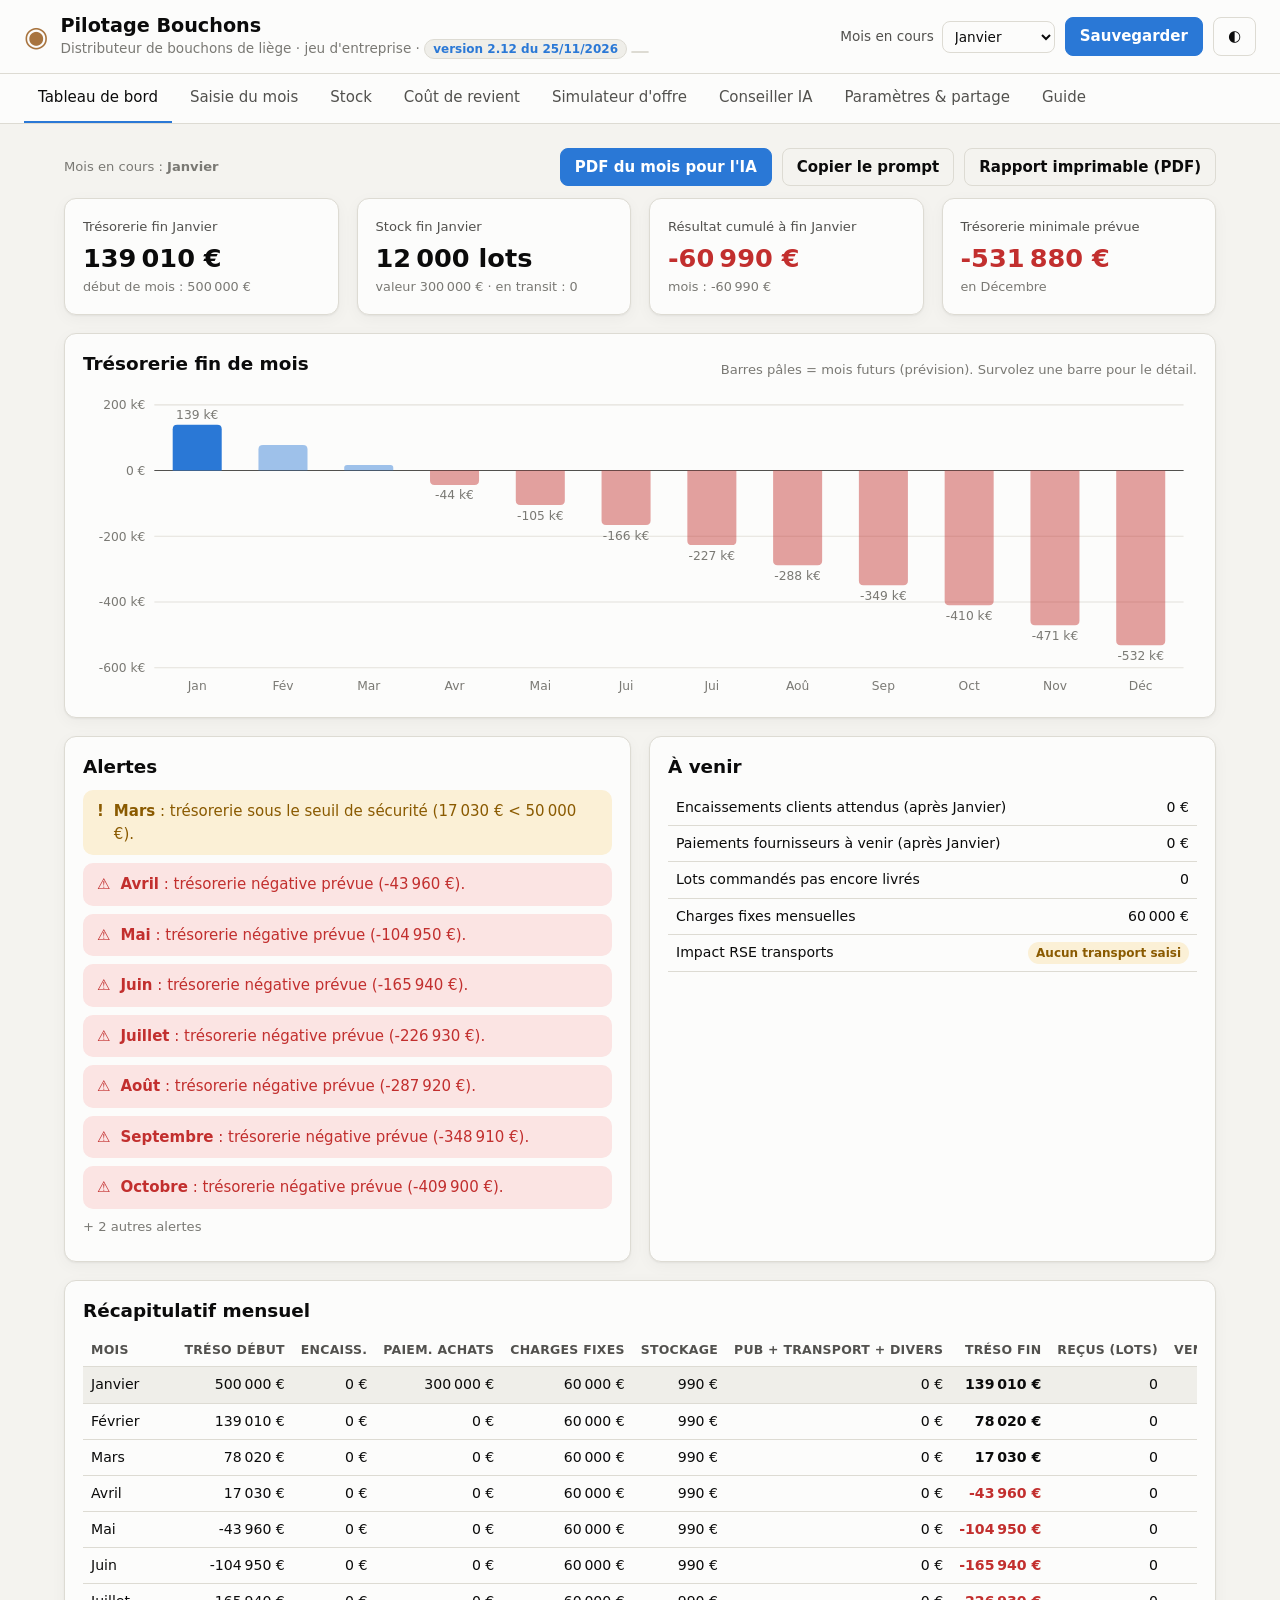
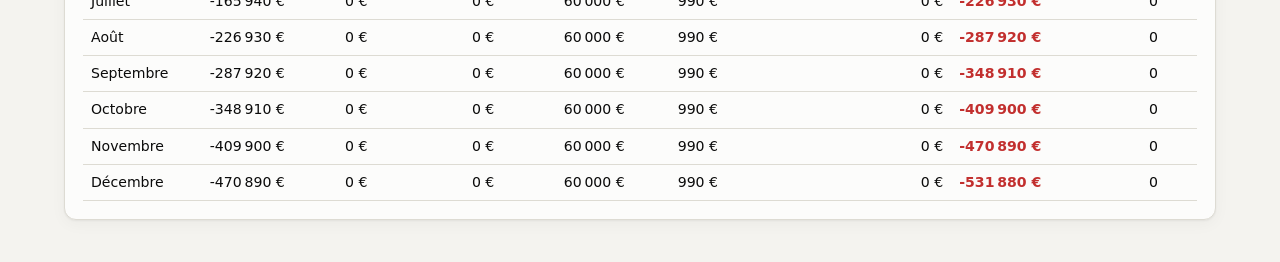
==== commit 424294e0: "v2.12 : délais d'achat comme le jeu (à la livraison, 30 j ou 60 j après livraison) Co-Authored-By: C" ====
--- a/index.html
+++ b/index.html
@@ -5,7 +5,7 @@
   <meta name="viewport" content="width=device-width, initial-scale=1">
   <title>Pilotage Bouchons</title>
   <meta name="description" content="Suivi de trésorerie, de stock et conseiller stratégique pour le jeu d'entreprise (distributeur de bouchons de liège).">
-  <link rel="stylesheet" href="style.css?v=2.11">
+  <link rel="stylesheet" href="style.css?v=2.12">
 </head>
 <body>
   <header class="topbar">
@@ -75,7 +75,7 @@
           <li><b>Trésorerie de départ</b> (début janvier) = capital de départ (500 000 €).</li>
           <li><b>Encaissements du mois</b> = toutes les ventes dont <i>mois de vente + délai de paiement client</i> tombe ce mois-ci. Comptant = même mois, 30 jours = mois suivant, 60 jours = deux mois après.</li>
           <li><b>Décaissements du mois</b> = salaires + frais de structure + frais de stockage + publicité + coûts de transport + autres dépenses + <b>paiements fournisseurs exigibles</b>.</li>
-          <li><b>Paiements fournisseurs exigibles</b> = achats <b>validés</b> dont <i>mois d'achat + délai de paiement</i> tombe ce mois-ci, plus le stock de départ (12 000 × 25 € = 300 000 €) payé fin janvier.</li>
+          <li><b>Paiements fournisseurs exigibles</b> = achats <b>validés</b> dont <i>mois d'achat + délai de paiement</i> tombe ce mois-ci (comme dans le jeu, « à la livraison » = mois suivant la commande, « 30 j après livraison » = 2 mois après, « 60 j après livraison » = 3 mois après), plus le stock de départ (12 000 × 25 € = 300 000 €) payé fin janvier.</li>
         </ul>
         <h3>Stock</h3>
         <div class="formula">Stock fin = Stock début + Lots reçus − Lots vendus</div>
@@ -293,6 +293,6 @@
   <div id="toast" class="toast" hidden></div>
   <section id="report" class="report" aria-hidden="true"></section>
 
-  <script type="module" src="app.js?v=2.11"></script>
+  <script type="module" src="app.js?v=2.12"></script>
 </body>
 </html>
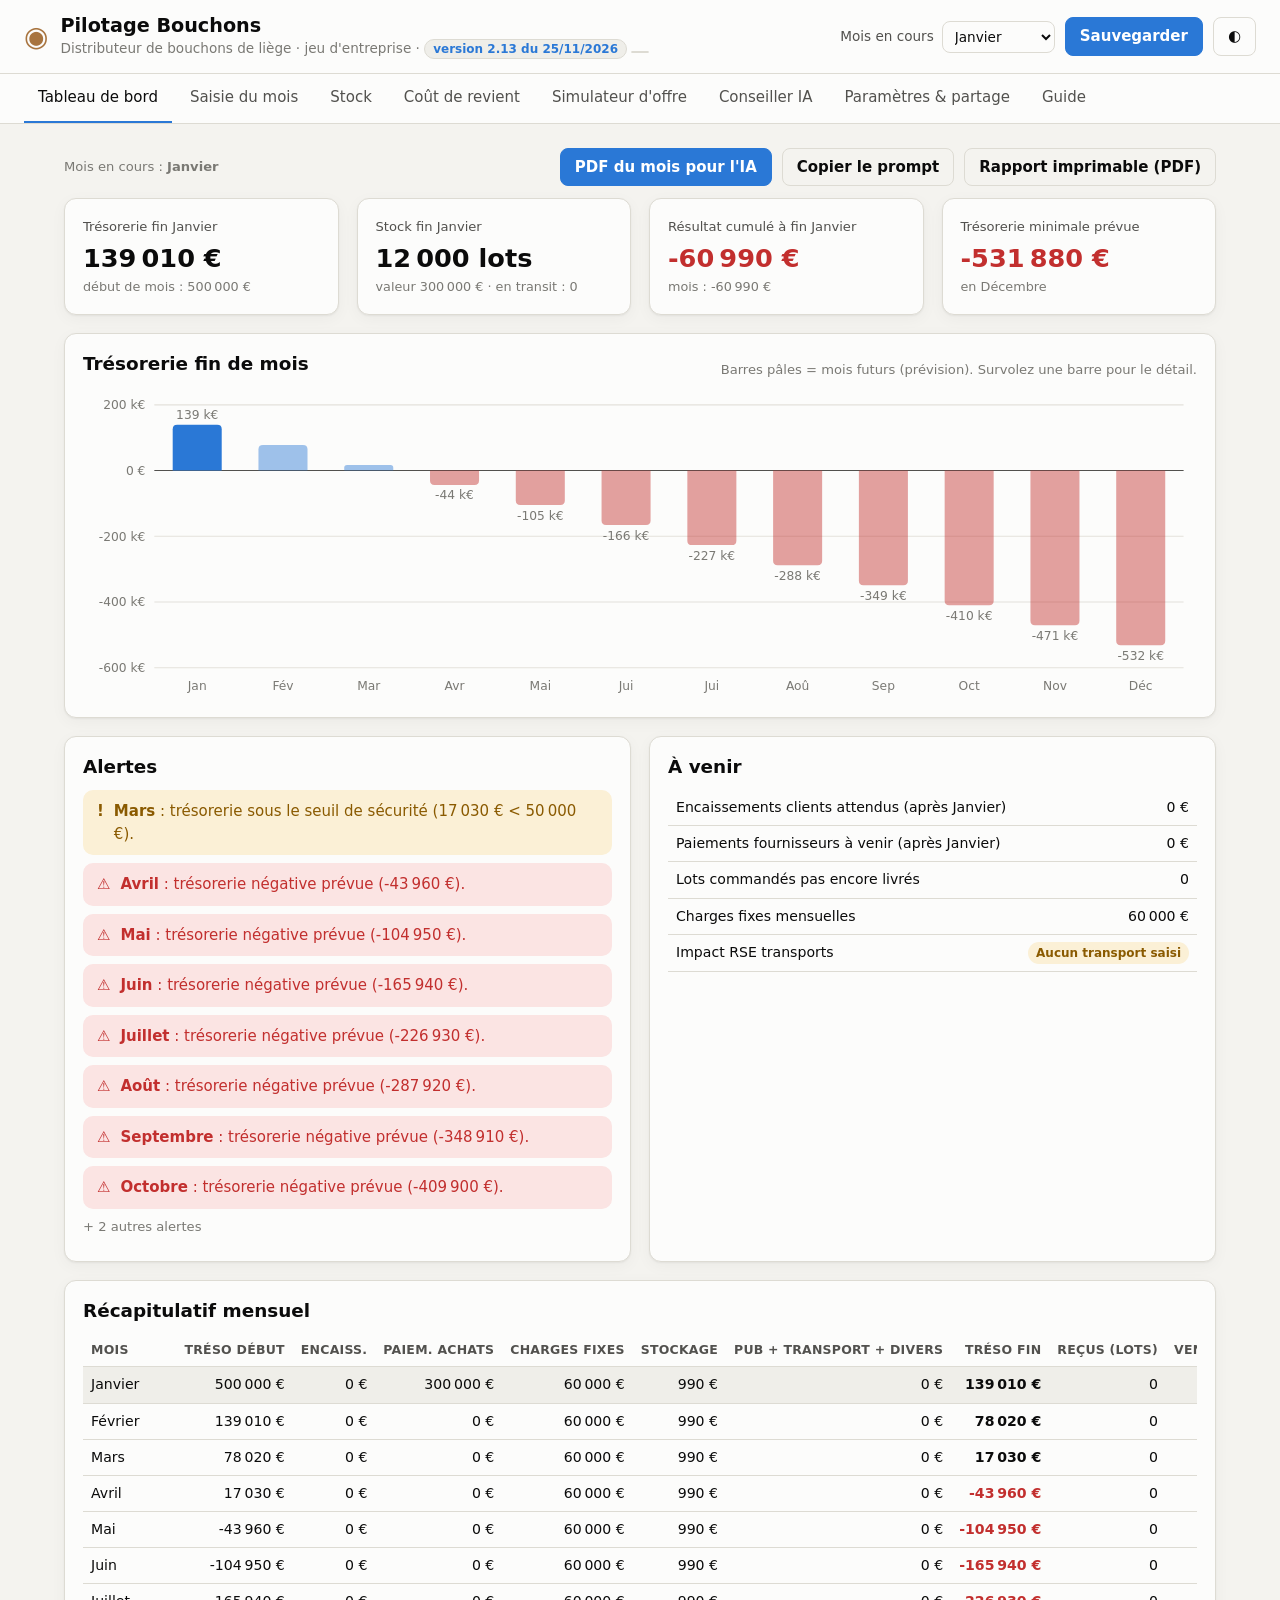
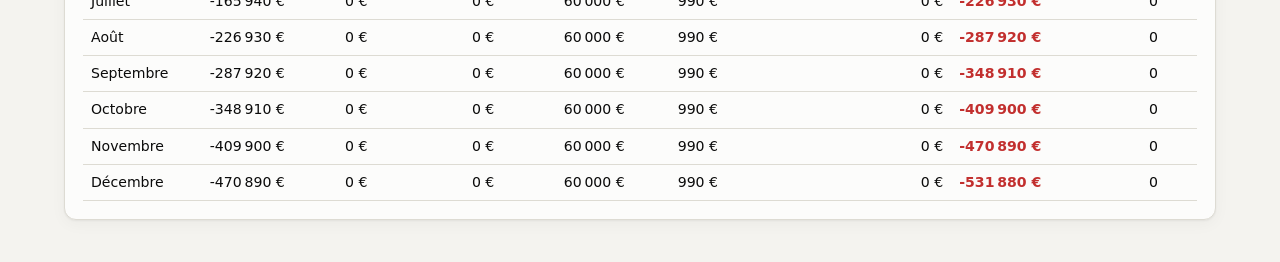
==== commit 3af6fbf1: "v2.13 : délais d'achat du jeu (à la commande, 30 j = à la livraison, 60 j = 30 j après la livraison)" ====
--- a/index.html
+++ b/index.html
@@ -5,7 +5,7 @@
   <meta name="viewport" content="width=device-width, initial-scale=1">
   <title>Pilotage Bouchons</title>
   <meta name="description" content="Suivi de trésorerie, de stock et conseiller stratégique pour le jeu d'entreprise (distributeur de bouchons de liège).">
-  <link rel="stylesheet" href="style.css?v=2.12">
+  <link rel="stylesheet" href="style.css?v=2.13">
 </head>
 <body>
   <header class="topbar">
@@ -75,7 +75,7 @@
           <li><b>Trésorerie de départ</b> (début janvier) = capital de départ (500 000 €).</li>
           <li><b>Encaissements du mois</b> = toutes les ventes dont <i>mois de vente + délai de paiement client</i> tombe ce mois-ci. Comptant = même mois, 30 jours = mois suivant, 60 jours = deux mois après.</li>
           <li><b>Décaissements du mois</b> = salaires + frais de structure + frais de stockage + publicité + coûts de transport + autres dépenses + <b>paiements fournisseurs exigibles</b>.</li>
-          <li><b>Paiements fournisseurs exigibles</b> = achats <b>validés</b> dont <i>mois d'achat + délai de paiement</i> tombe ce mois-ci (comme dans le jeu, « à la livraison » = mois suivant la commande, « 30 j après livraison » = 2 mois après, « 60 j après livraison » = 3 mois après), plus le stock de départ (12 000 × 25 € = 300 000 €) payé fin janvier.</li>
+          <li><b>Paiements fournisseurs exigibles</b> = achats <b>validés</b> dont <i>mois d'achat + délai de paiement</i> tombe ce mois-ci (comme dans le jeu : « à la commande » = le mois même, « 30 jours » = à la livraison, le mois suivant, « 60 jours » = 30 jours après la livraison, 2 mois après la commande), plus le stock de départ (12 000 × 25 € = 300 000 €) payé fin janvier.</li>
         </ul>
         <h3>Stock</h3>
         <div class="formula">Stock fin = Stock début + Lots reçus − Lots vendus</div>
@@ -293,6 +293,6 @@
   <div id="toast" class="toast" hidden></div>
   <section id="report" class="report" aria-hidden="true"></section>
 
-  <script type="module" src="app.js?v=2.12"></script>
+  <script type="module" src="app.js?v=2.13"></script>
 </body>
 </html>
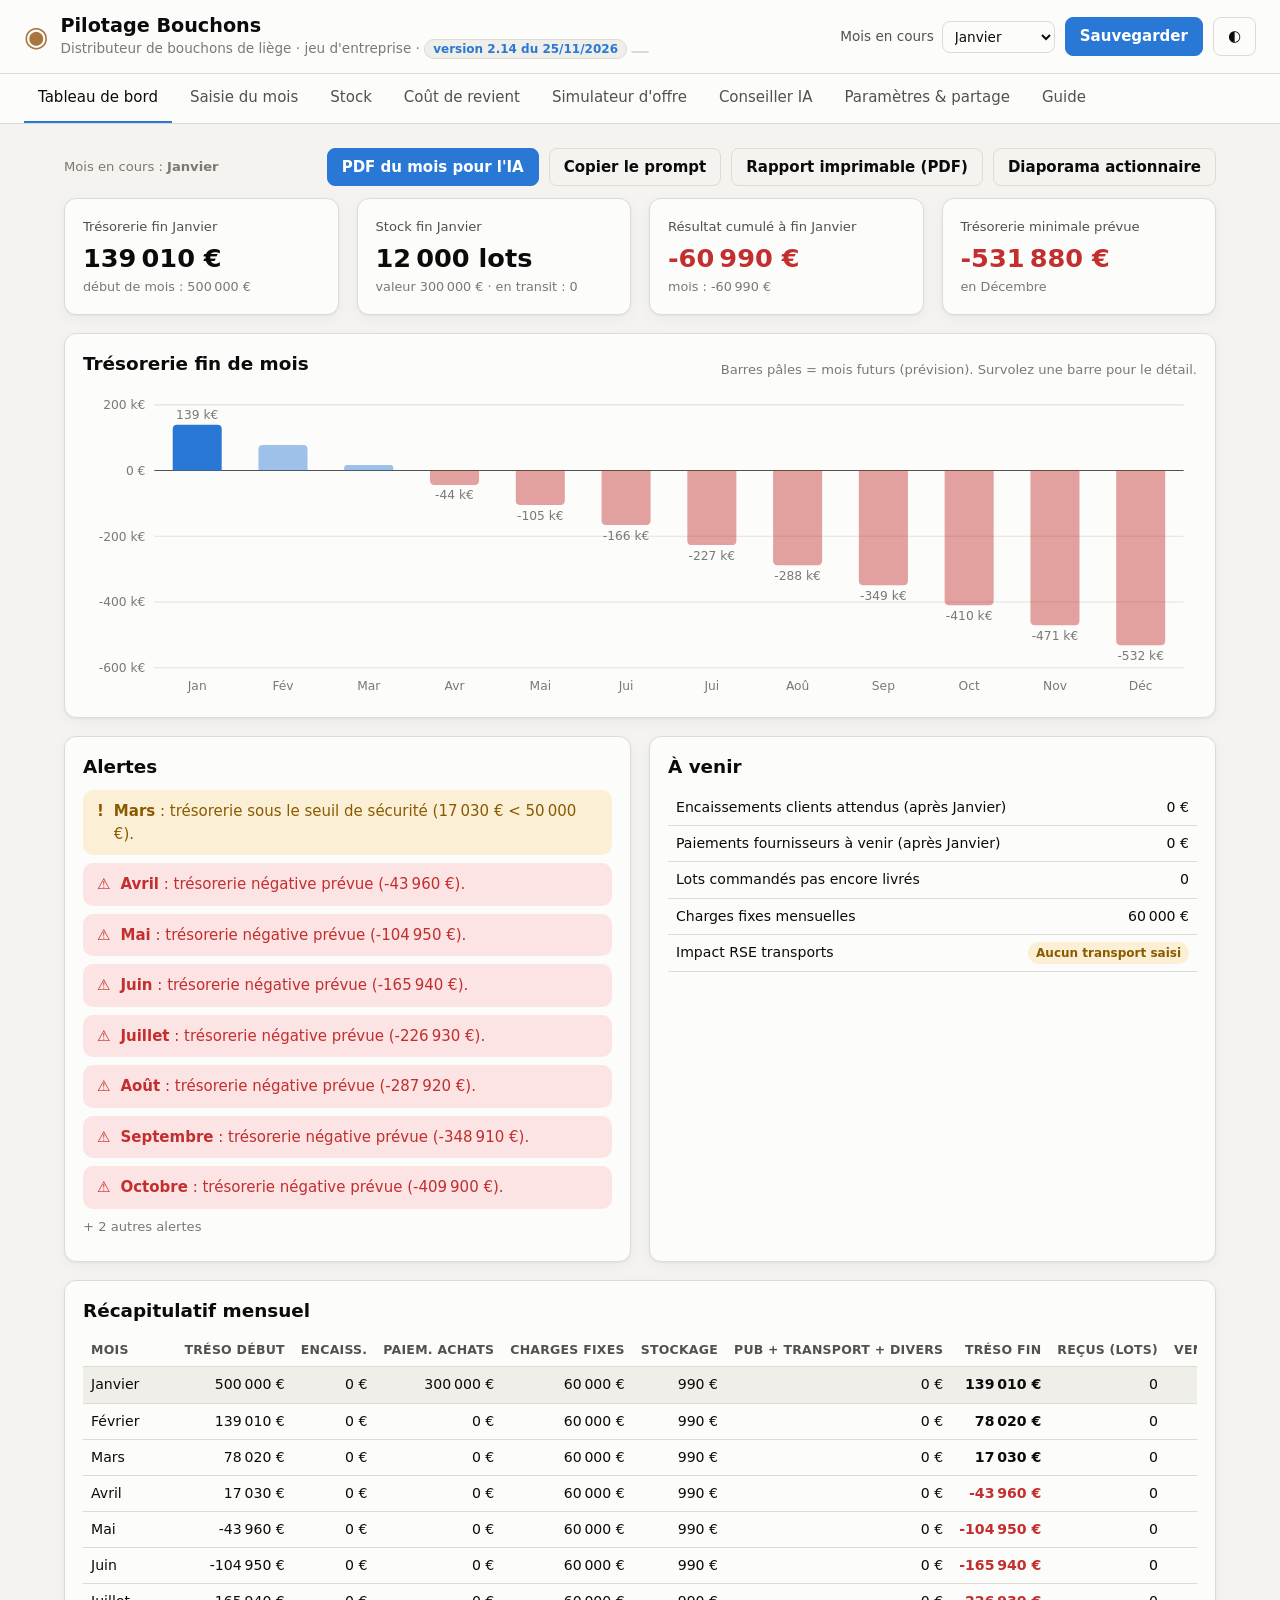
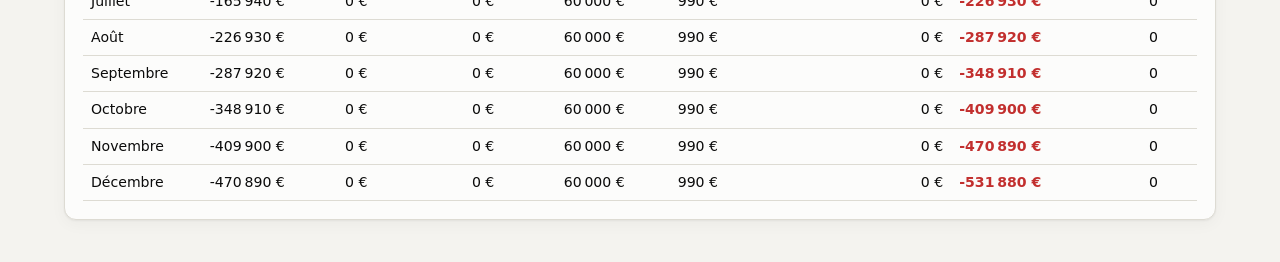
==== commit 63d37f74: "v2.14 : diaporama de la rencontre actionnaire (page + PDF téléchargeable), lien dans le tableau de b" ====
--- a/index.html
+++ b/index.html
@@ -5,7 +5,7 @@
   <meta name="viewport" content="width=device-width, initial-scale=1">
   <title>Pilotage Bouchons</title>
   <meta name="description" content="Suivi de trésorerie, de stock et conseiller stratégique pour le jeu d'entreprise (distributeur de bouchons de liège).">
-  <link rel="stylesheet" href="style.css?v=2.13">
+  <link rel="stylesheet" href="style.css?v=2.14">
 </head>
 <body>
   <header class="topbar">
@@ -293,6 +293,6 @@
   <div id="toast" class="toast" hidden></div>
   <section id="report" class="report" aria-hidden="true"></section>
 
-  <script type="module" src="app.js?v=2.13"></script>
+  <script type="module" src="app.js?v=2.14"></script>
 </body>
 </html>
--- a/style.css
+++ b/style.css
@@ -296,3 +296,5 @@
 .inner-card h2 { font-size: 1rem; }
 .q-grid.q-first { grid-template-columns: 1fr; margin: 0 0 8px; }
 .prod-hint { display: block; margin-top: 3px; color: var(--text-2); font-weight: 400; }
+
+a.btn { text-decoration: none; display: inline-flex; align-items: center; }
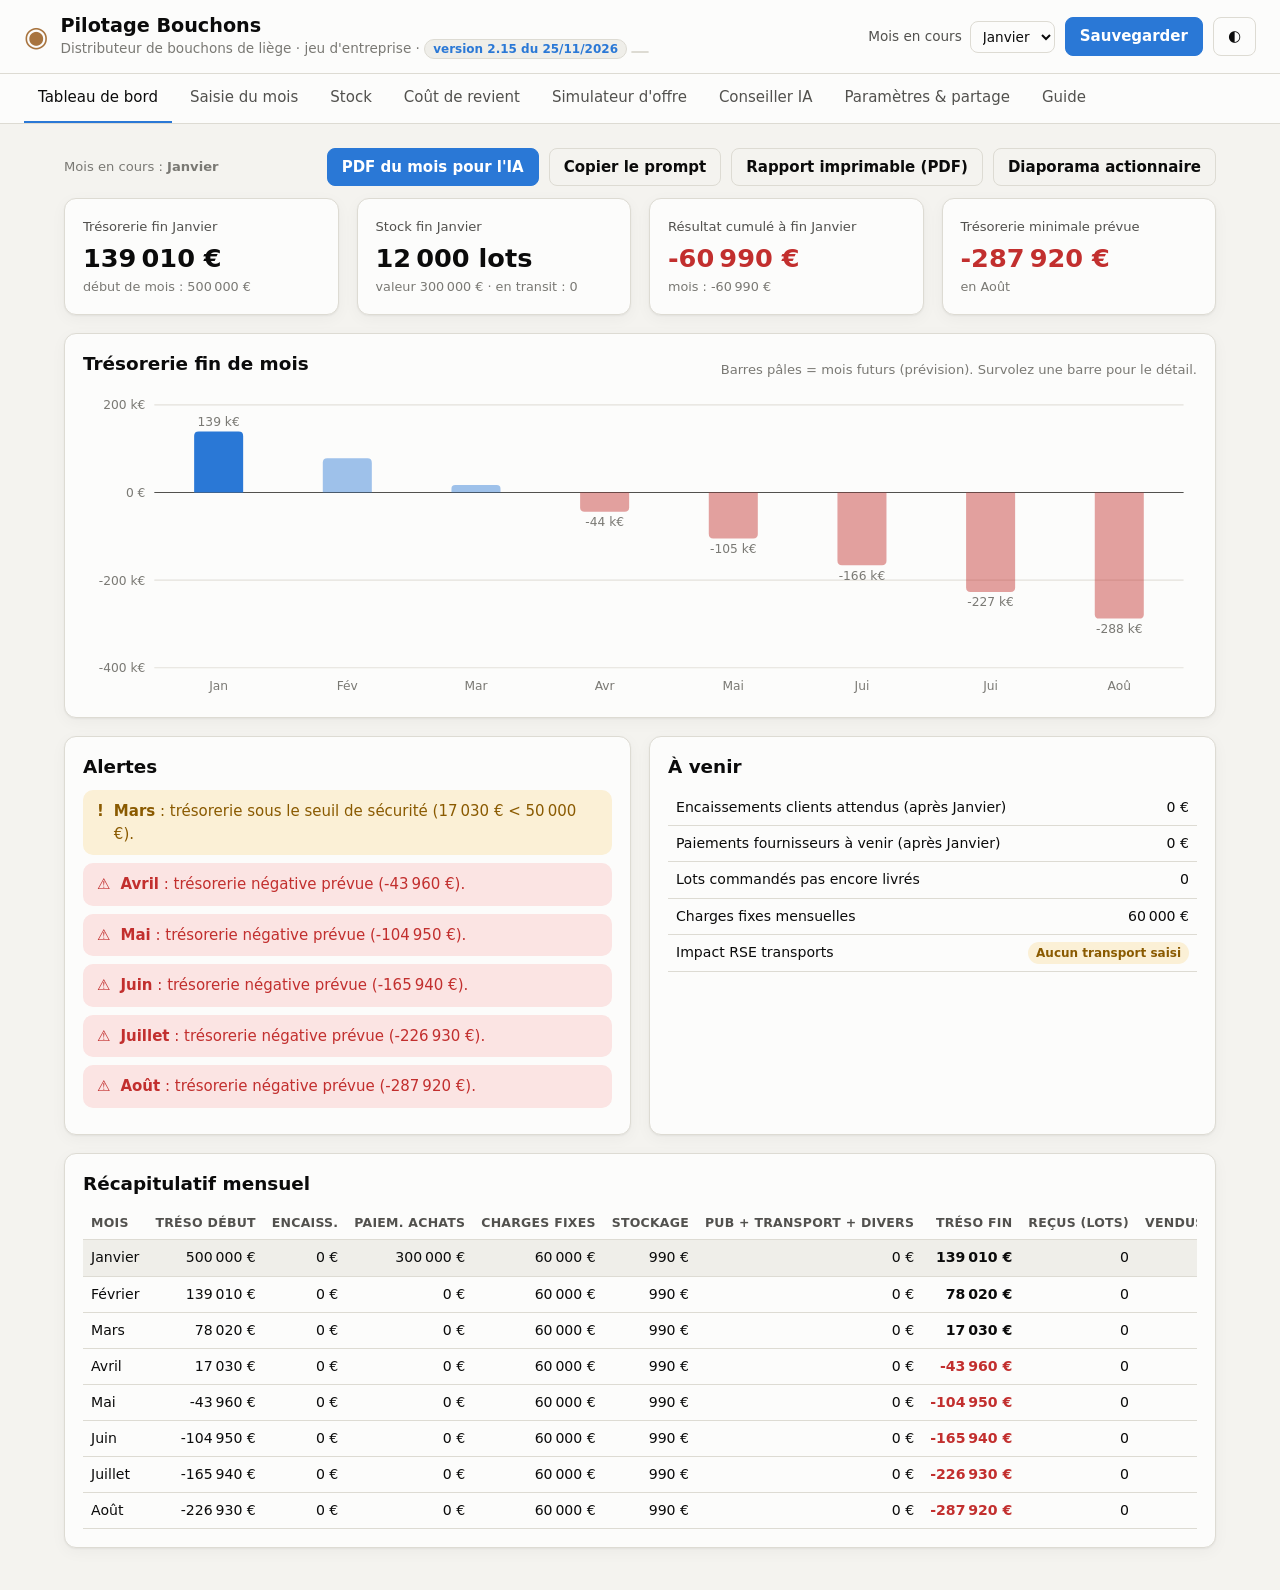
==== commit 5c3b5a41: "v2.15 : le jeu se termine en août (8 mois), diaporama recalé sur fin août Co-Authored-By: Claude Opu" ====
--- a/index.html
+++ b/index.html
@@ -5,7 +5,7 @@
   <meta name="viewport" content="width=device-width, initial-scale=1">
   <title>Pilotage Bouchons</title>
   <meta name="description" content="Suivi de trésorerie, de stock et conseiller stratégique pour le jeu d'entreprise (distributeur de bouchons de liège).">
-  <link rel="stylesheet" href="style.css?v=2.14">
+  <link rel="stylesheet" href="style.css?v=2.15">
 </head>
 <body>
   <header class="topbar">
@@ -293,6 +293,6 @@
   <div id="toast" class="toast" hidden></div>
   <section id="report" class="report" aria-hidden="true"></section>
 
-  <script type="module" src="app.js?v=2.14"></script>
+  <script type="module" src="app.js?v=2.15"></script>
 </body>
 </html>
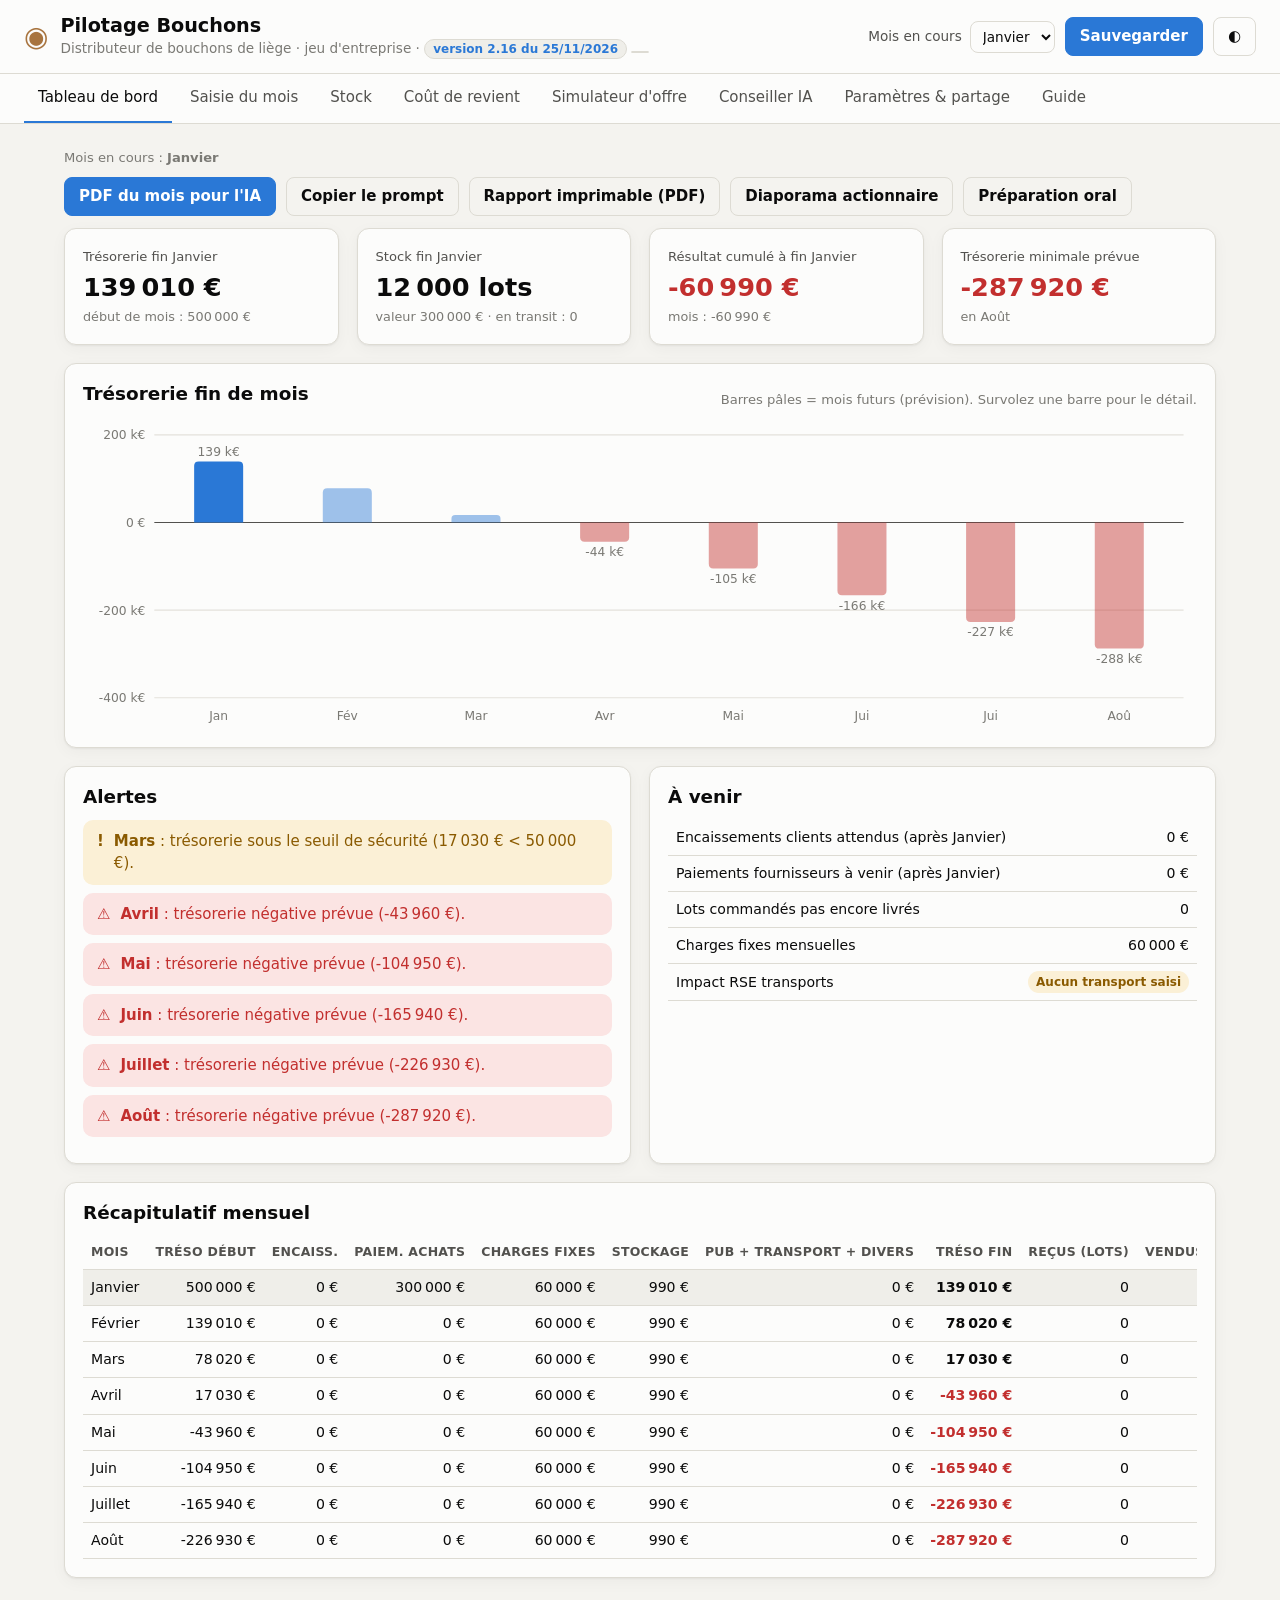
==== commit 29bba103: "v2.16 : page Préparation oral (texte du DG, 53 questions-réponses, lexique) Co-Authored-By: Claude O" ====
--- a/index.html
+++ b/index.html
@@ -5,7 +5,7 @@
   <meta name="viewport" content="width=device-width, initial-scale=1">
   <title>Pilotage Bouchons</title>
   <meta name="description" content="Suivi de trésorerie, de stock et conseiller stratégique pour le jeu d'entreprise (distributeur de bouchons de liège).">
-  <link rel="stylesheet" href="style.css?v=2.15">
+  <link rel="stylesheet" href="style.css?v=2.16">
 </head>
 <body>
   <header class="topbar">
@@ -293,6 +293,6 @@
   <div id="toast" class="toast" hidden></div>
   <section id="report" class="report" aria-hidden="true"></section>
 
-  <script type="module" src="app.js?v=2.15"></script>
+  <script type="module" src="app.js?v=2.16"></script>
 </body>
 </html>
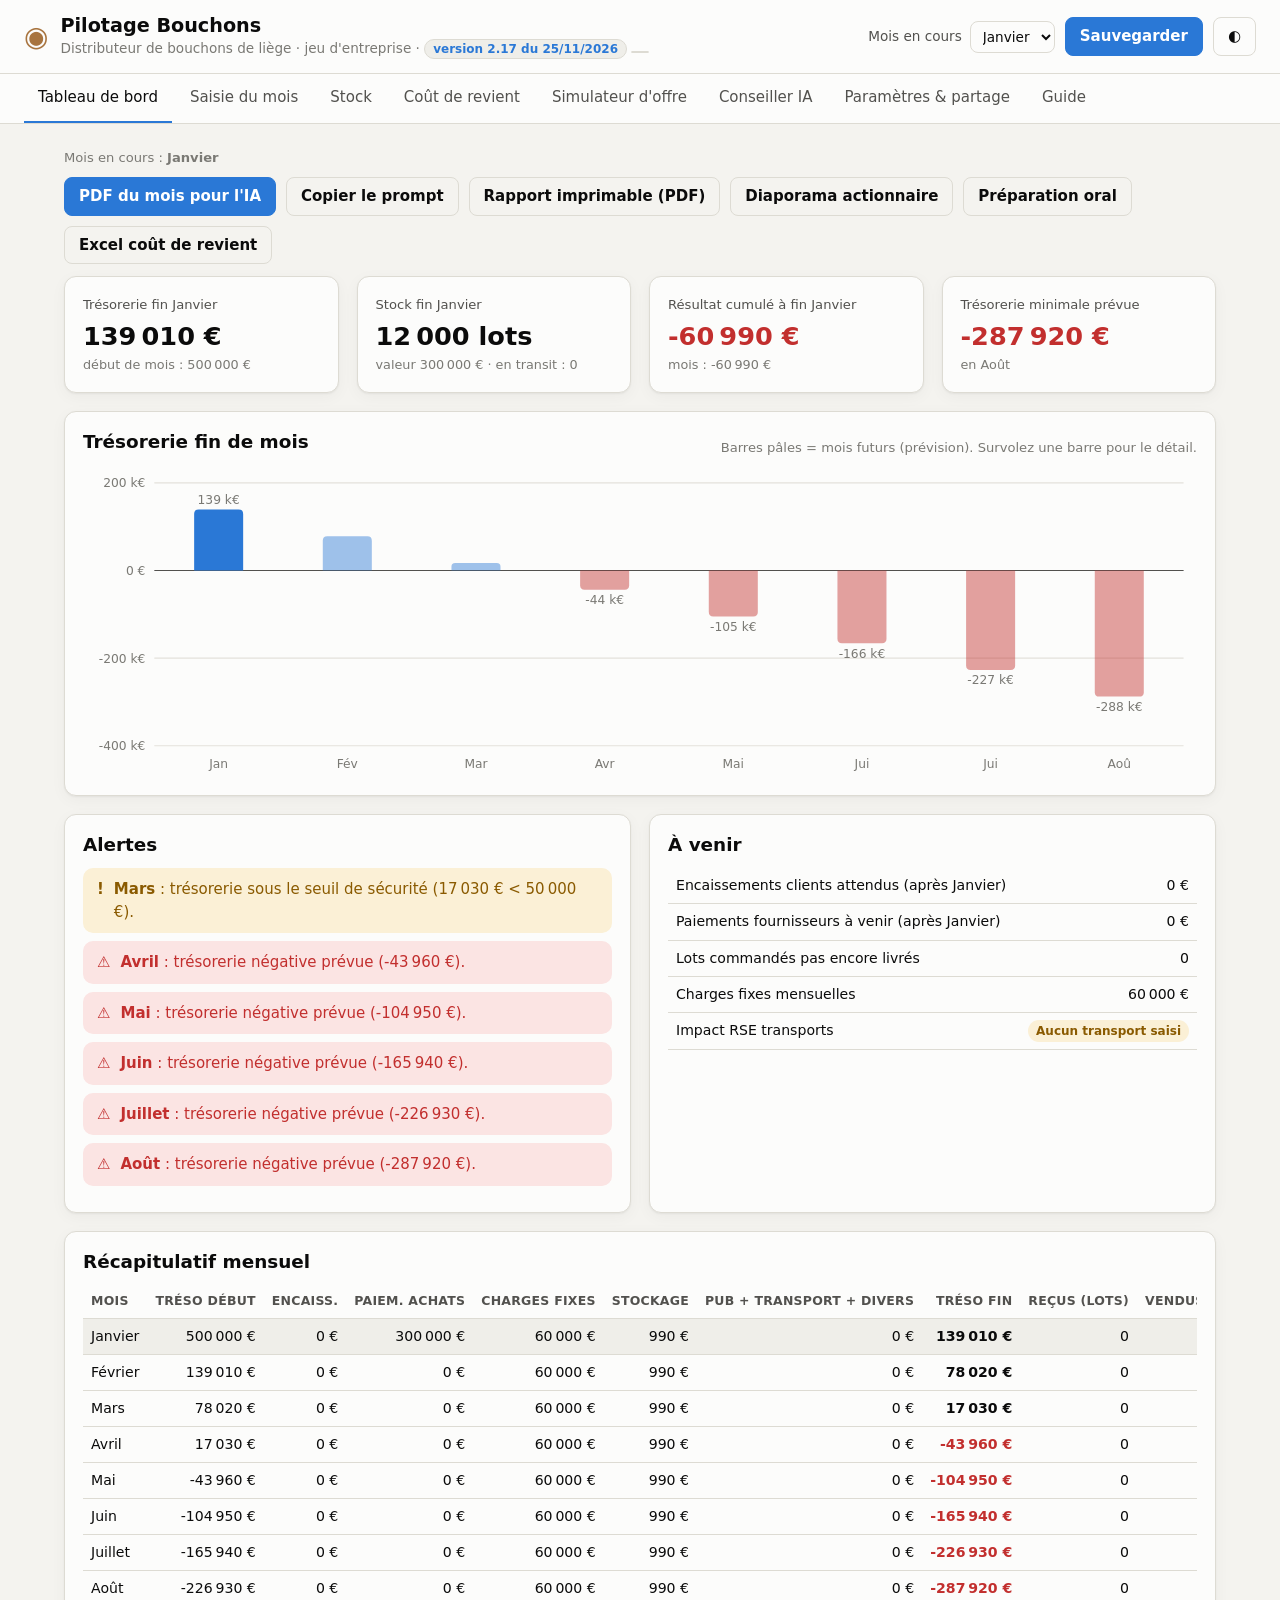
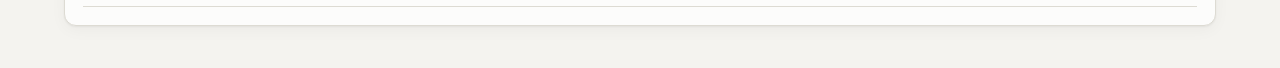
==== commit 1e7bc3fa: "v2.17 : bouton de téléchargement du fichier Excel Coût de revient (mois 6) Co-Authored-By: Claude Op" ====
--- a/index.html
+++ b/index.html
@@ -5,7 +5,7 @@
   <meta name="viewport" content="width=device-width, initial-scale=1">
   <title>Pilotage Bouchons</title>
   <meta name="description" content="Suivi de trésorerie, de stock et conseiller stratégique pour le jeu d'entreprise (distributeur de bouchons de liège).">
-  <link rel="stylesheet" href="style.css?v=2.16">
+  <link rel="stylesheet" href="style.css?v=2.17">
 </head>
 <body>
   <header class="topbar">
@@ -293,6 +293,6 @@
   <div id="toast" class="toast" hidden></div>
   <section id="report" class="report" aria-hidden="true"></section>
 
-  <script type="module" src="app.js?v=2.16"></script>
+  <script type="module" src="app.js?v=2.17"></script>
 </body>
 </html>
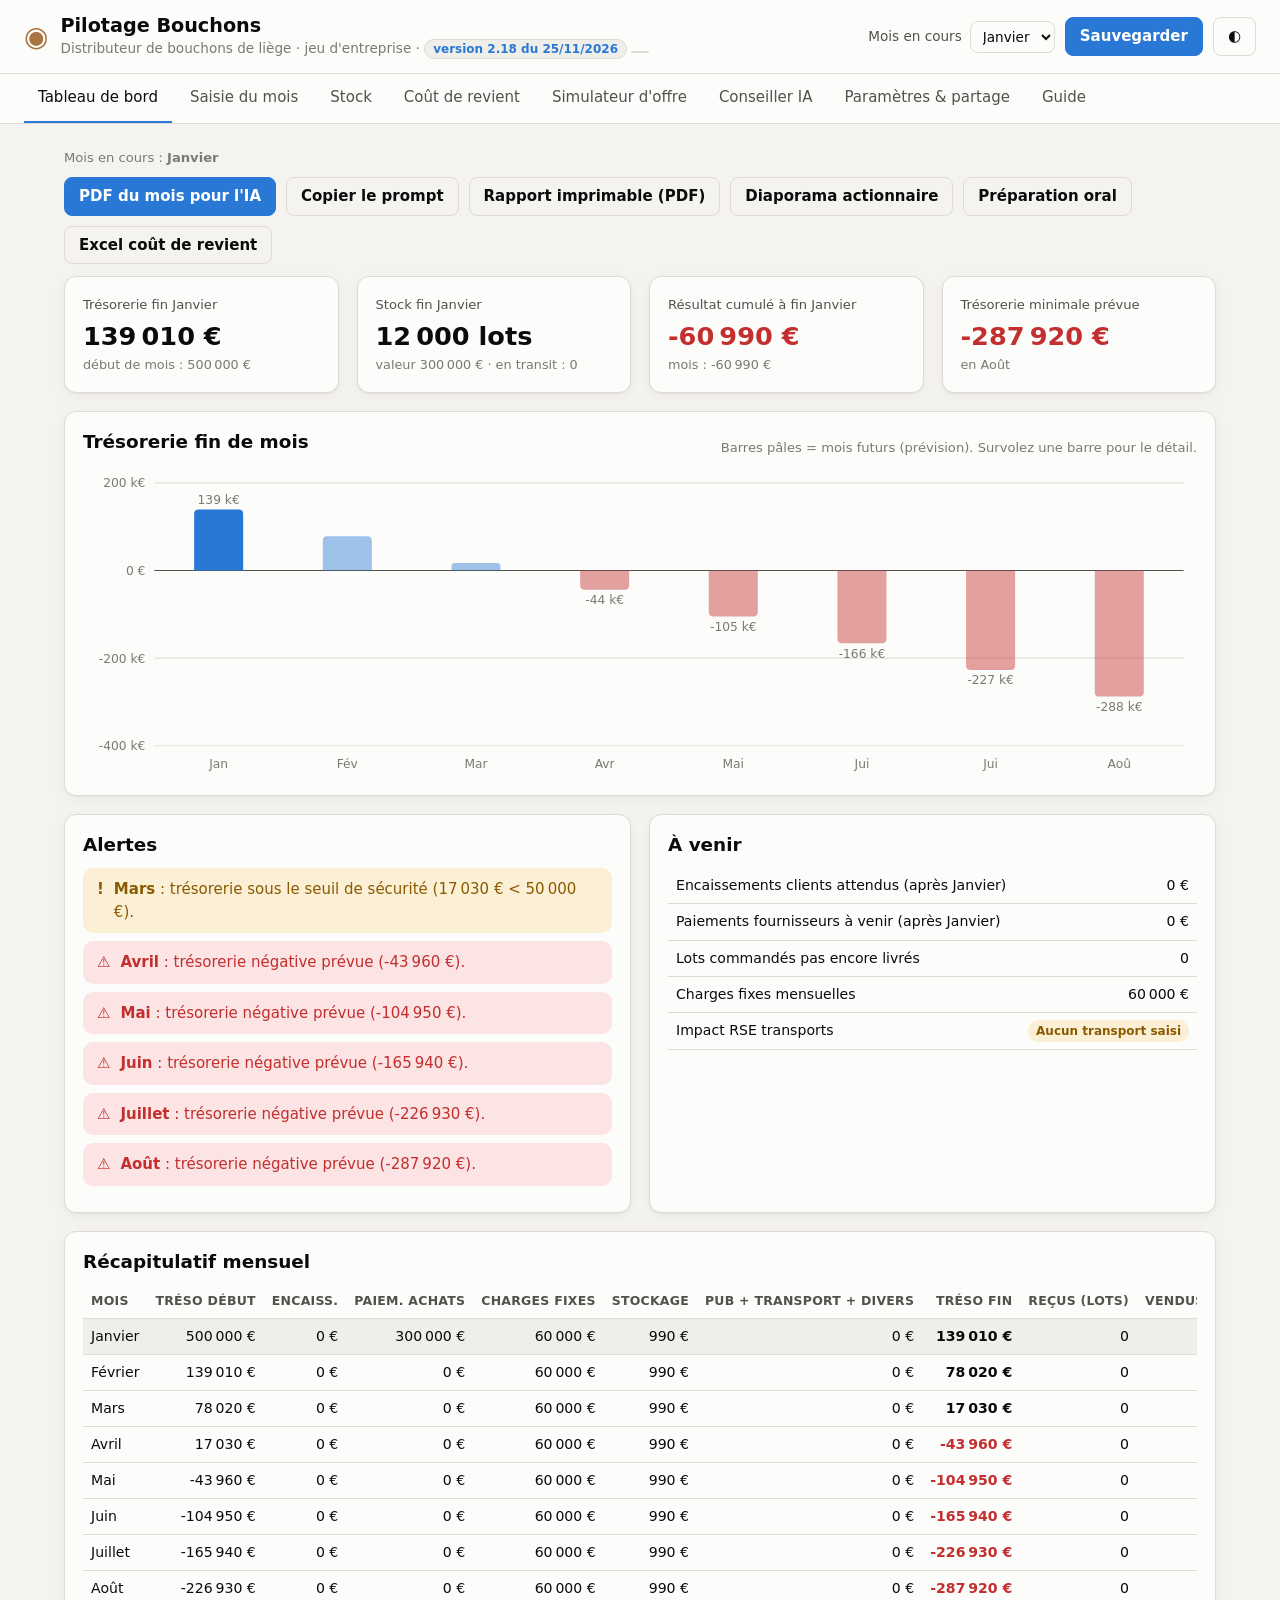
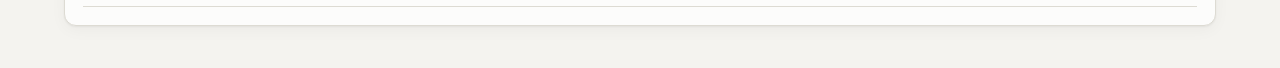
==== commit 7a95a22c: "v2.18 : délai d'achat « 60 j après la livraison » (M+3) rétabli, Excel coût de revient recalé sur le" ====
--- a/index.html
+++ b/index.html
@@ -5,7 +5,7 @@
   <meta name="viewport" content="width=device-width, initial-scale=1">
   <title>Pilotage Bouchons</title>
   <meta name="description" content="Suivi de trésorerie, de stock et conseiller stratégique pour le jeu d'entreprise (distributeur de bouchons de liège).">
-  <link rel="stylesheet" href="style.css?v=2.17">
+  <link rel="stylesheet" href="style.css?v=2.18">
 </head>
 <body>
   <header class="topbar">
@@ -75,7 +75,7 @@
           <li><b>Trésorerie de départ</b> (début janvier) = capital de départ (500 000 €).</li>
           <li><b>Encaissements du mois</b> = toutes les ventes dont <i>mois de vente + délai de paiement client</i> tombe ce mois-ci. Comptant = même mois, 30 jours = mois suivant, 60 jours = deux mois après.</li>
           <li><b>Décaissements du mois</b> = salaires + frais de structure + frais de stockage + publicité + coûts de transport + autres dépenses + <b>paiements fournisseurs exigibles</b>.</li>
-          <li><b>Paiements fournisseurs exigibles</b> = achats <b>validés</b> dont <i>mois d'achat + délai de paiement</i> tombe ce mois-ci (comme dans le jeu : « à la commande » = le mois même, « 30 jours » = à la livraison, le mois suivant, « 60 jours » = 30 jours après la livraison, 2 mois après la commande), plus le stock de départ (12 000 × 25 € = 300 000 €) payé fin janvier.</li>
+          <li><b>Paiements fournisseurs exigibles</b> = achats <b>validés</b> dont <i>mois d'achat + délai de paiement</i> tombe ce mois-ci (comme dans le jeu : « à la commande » = le mois même, « à la livraison » = le mois suivant, « 30 j après la livraison » = 2 mois après la commande, « 60 j après la livraison » = 3 mois après), plus le stock de départ (12 000 × 25 € = 300 000 €) payé fin janvier.</li>
         </ul>
         <h3>Stock</h3>
         <div class="formula">Stock fin = Stock début + Lots reçus − Lots vendus</div>
@@ -293,6 +293,6 @@
   <div id="toast" class="toast" hidden></div>
   <section id="report" class="report" aria-hidden="true"></section>
 
-  <script type="module" src="app.js?v=2.17"></script>
+  <script type="module" src="app.js?v=2.18"></script>
 </body>
 </html>
